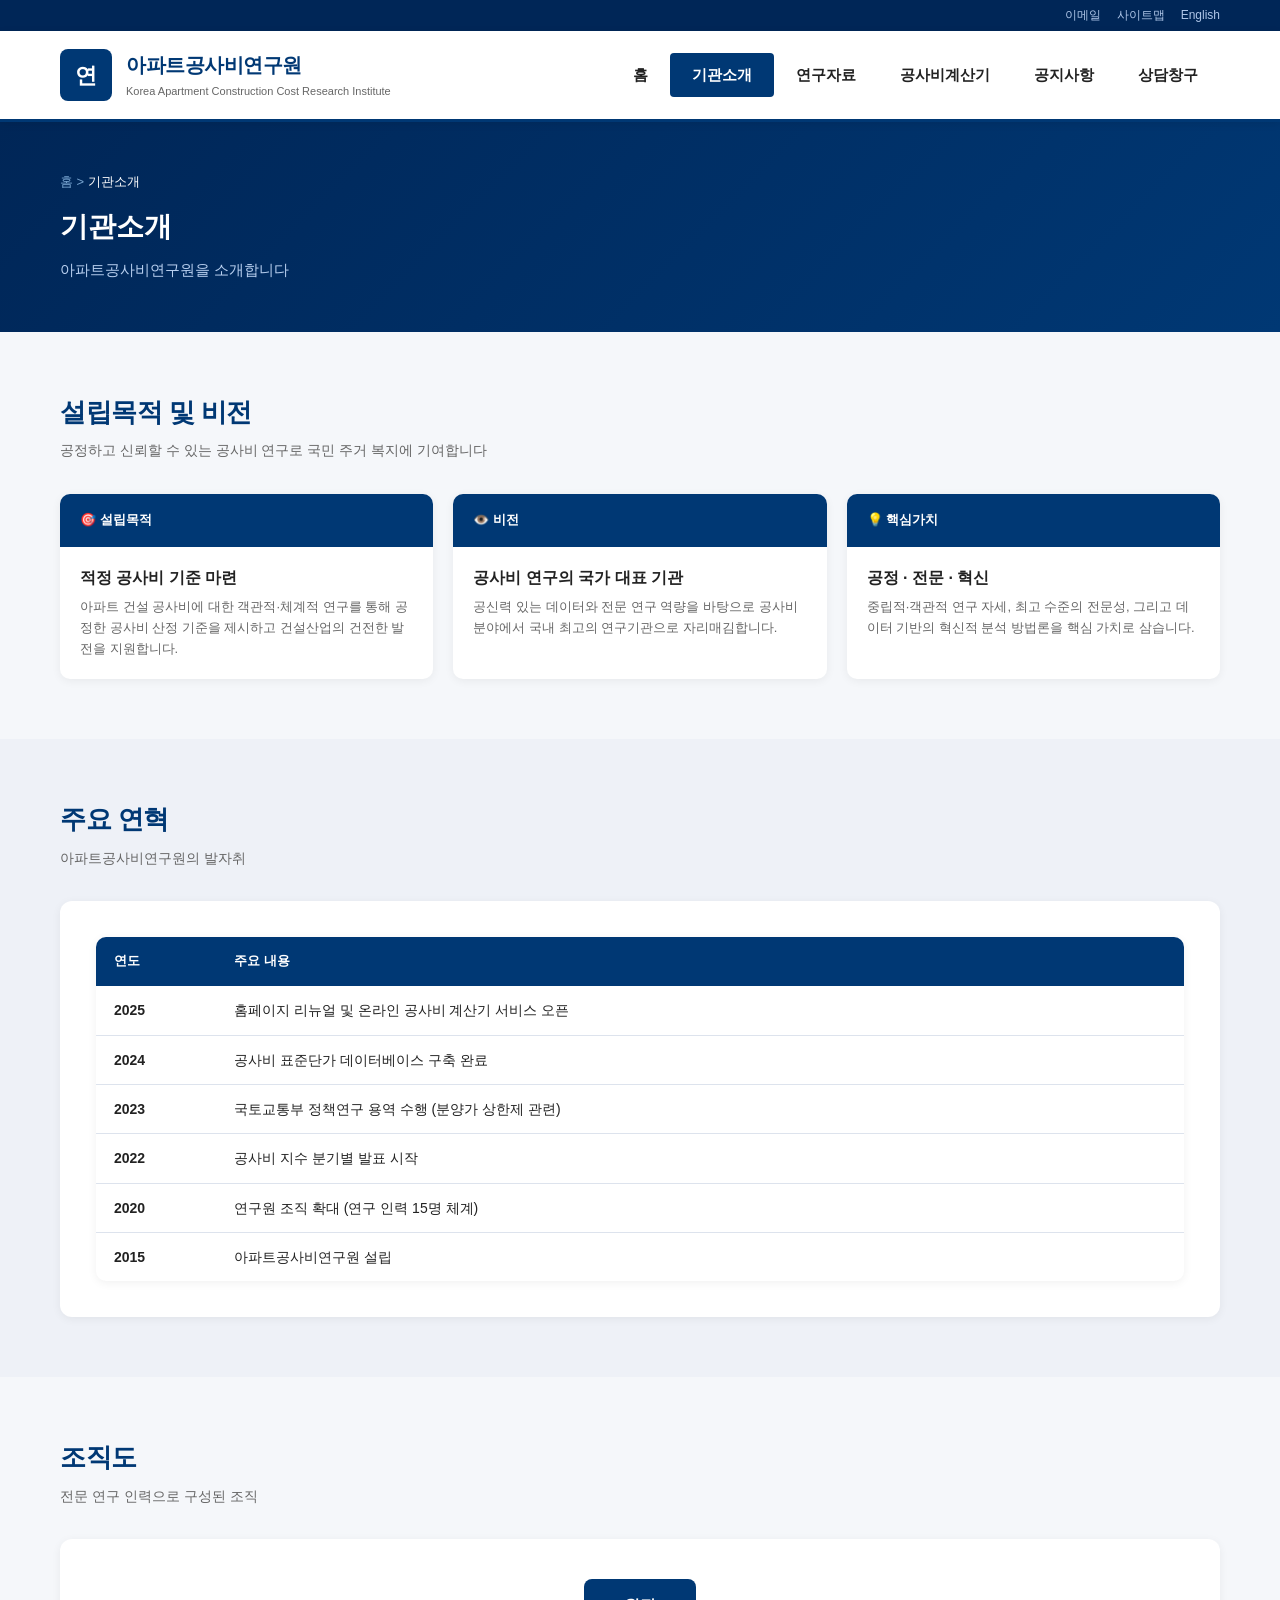
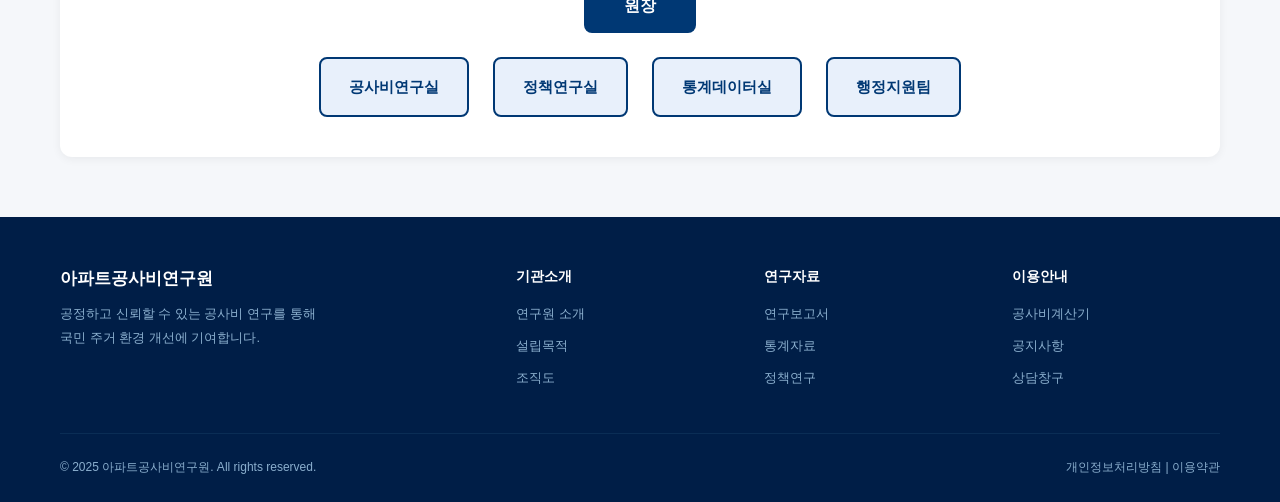
==== about.html @ 6e4dda20 "첫 번째 커밋: 아파트공사비연구원 홈페이지" ====
<!DOCTYPE html>
<html lang="ko">
<head>
  <meta charset="UTF-8">
  <meta name="viewport" content="width=device-width, initial-scale=1.0">
  <title>기관소개 - 아파트공사비연구원</title>
  <link rel="stylesheet" href="css/style.css">
</head>
<body>

<div class="top-bar">
  <div class="container">
    <a href="#">이메일</a>
    <a href="#">사이트맵</a>
    <a href="#">English</a>
  </div>
</div>

<header>
  <div class="container">
    <div class="header-inner">
      <a href="index.html" class="logo">
        <div class="logo-icon">연</div>
        <div class="logo-text">
          <h1>아파트공사비연구원</h1>
          <p>Korea Apartment Construction Cost Research Institute</p>
        </div>
      </a>
      <button class="menu-toggle">☰</button>
      <nav>
        <ul>
          <li><a href="index.html">홈</a></li>
          <li><a href="about.html" class="active">기관소개</a></li>
          <li><a href="research.html">연구자료</a></li>
          <li><a href="calculator.html">공사비계산기</a></li>
          <li><a href="news.html">공지사항</a></li>
          <li><a href="contact.html">상담창구</a></li>
        </ul>
      </nav>
    </div>
  </div>
</header>

<div class="page-hero">
  <div class="container">
    <div class="breadcrumb">홈 &gt; <span>기관소개</span></div>
    <h2>기관소개</h2>
    <p>아파트공사비연구원을 소개합니다</p>
  </div>
</div>

<!-- 설립목적 -->
<section class="section" id="mission">
  <div class="container">
    <div class="section-title">설립목적 및 비전</div>
    <div class="section-subtitle">공정하고 신뢰할 수 있는 공사비 연구로 국민 주거 복지에 기여합니다</div>
    <div class="card-grid">
      <div class="card">
        <div class="card-header">🎯 설립목적</div>
        <div class="card-body">
          <h3>적정 공사비 기준 마련</h3>
          <p>아파트 건설 공사비에 대한 객관적·체계적 연구를 통해 공정한 공사비 산정 기준을 제시하고 건설산업의 건전한 발전을 지원합니다.</p>
        </div>
      </div>
      <div class="card">
        <div class="card-header">👁️ 비전</div>
        <div class="card-body">
          <h3>공사비 연구의 국가 대표 기관</h3>
          <p>공신력 있는 데이터와 전문 연구 역량을 바탕으로 공사비 분야에서 국내 최고의 연구기관으로 자리매김합니다.</p>
        </div>
      </div>
      <div class="card">
        <div class="card-header">💡 핵심가치</div>
        <div class="card-body">
          <h3>공정 · 전문 · 혁신</h3>
          <p>중립적·객관적 연구 자세, 최고 수준의 전문성, 그리고 데이터 기반의 혁신적 분석 방법론을 핵심 가치로 삼습니다.</p>
        </div>
      </div>
    </div>
  </div>
</section>

<!-- 주요 연혁 -->
<section class="section section-gray">
  <div class="container">
    <div class="section-title">주요 연혁</div>
    <div class="section-subtitle">아파트공사비연구원의 발자취</div>
    <div style="background:white; border-radius:12px; padding:36px; box-shadow:0 2px 10px rgba(0,0,0,0.06);">
      <table class="data-table">
        <thead>
          <tr>
            <th style="width:120px">연도</th>
            <th>주요 내용</th>
          </tr>
        </thead>
        <tbody>
          <tr><td><strong>2025</strong></td><td>홈페이지 리뉴얼 및 온라인 공사비 계산기 서비스 오픈</td></tr>
          <tr><td><strong>2024</strong></td><td>공사비 표준단가 데이터베이스 구축 완료</td></tr>
          <tr><td><strong>2023</strong></td><td>국토교통부 정책연구 용역 수행 (분양가 상한제 관련)</td></tr>
          <tr><td><strong>2022</strong></td><td>공사비 지수 분기별 발표 시작</td></tr>
          <tr><td><strong>2020</strong></td><td>연구원 조직 확대 (연구 인력 15명 체계)</td></tr>
          <tr><td><strong>2015</strong></td><td>아파트공사비연구원 설립</td></tr>
        </tbody>
      </table>
    </div>
  </div>
</section>

<!-- 조직도 -->
<section class="section" id="org">
  <div class="container">
    <div class="section-title">조직도</div>
    <div class="section-subtitle">전문 연구 인력으로 구성된 조직</div>
    <div style="background:white; border-radius:12px; padding:40px; box-shadow:0 2px 10px rgba(0,0,0,0.06); text-align:center;">
      <div style="background:var(--primary); color:white; display:inline-block; padding:14px 40px; border-radius:8px; font-weight:800; font-size:16px; margin-bottom:24px;">원장</div>
      <div style="display:flex; justify-content:center; gap:24px; flex-wrap:wrap;">
        <div style="background:#e8f0fb; border:2px solid var(--primary); border-radius:8px; padding:16px 28px; font-weight:700; color:var(--primary);">공사비연구실</div>
        <div style="background:#e8f0fb; border:2px solid var(--primary); border-radius:8px; padding:16px 28px; font-weight:700; color:var(--primary);">정책연구실</div>
        <div style="background:#e8f0fb; border:2px solid var(--primary); border-radius:8px; padding:16px 28px; font-weight:700; color:var(--primary);">통계데이터실</div>
        <div style="background:#e8f0fb; border:2px solid var(--primary); border-radius:8px; padding:16px 28px; font-weight:700; color:var(--primary);">행정지원팀</div>
      </div>
    </div>
  </div>
</section>

<footer>
  <div class="container">
    <div class="footer-grid">
      <div class="footer-logo">
        <h3>아파트공사비연구원</h3>
        <p>공정하고 신뢰할 수 있는 공사비 연구를 통해<br>국민 주거 환경 개선에 기여합니다.</p>
      </div>
      <div class="footer-col"><h4>기관소개</h4><ul><li><a href="about.html">연구원 소개</a></li><li><a href="about.html#mission">설립목적</a></li><li><a href="about.html#org">조직도</a></li></ul></div>
      <div class="footer-col"><h4>연구자료</h4><ul><li><a href="research.html">연구보고서</a></li><li><a href="research.html">통계자료</a></li><li><a href="research.html">정책연구</a></li></ul></div>
      <div class="footer-col"><h4>이용안내</h4><ul><li><a href="calculator.html">공사비계산기</a></li><li><a href="news.html">공지사항</a></li><li><a href="contact.html">상담창구</a></li></ul></div>
    </div>
    <div class="footer-bottom">
      <span>© 2025 아파트공사비연구원. All rights reserved.</span>
      <span>개인정보처리방침 | 이용약관</span>
    </div>
  </div>
</footer>

<div class="modal-overlay" id="modal"><div class="modal"><h3 id="modal-title"></h3><p id="modal-msg"></p><button class="btn" onclick="closeModal()">확인</button></div></div>
<script src="js/main.js"></script>
</body>
</html>
---- css/style.css ----
/* 공통 스타일 */
* { margin: 0; padding: 0; box-sizing: border-box; }

:root {
  --primary: #003874;
  --primary-light: #0054a8;
  --accent: #e8820c;
  --bg: #f5f7fa;
  --text: #222;
  --text-muted: #666;
  --border: #dde3ed;
  --white: #fff;
}

body {
  font-family: 'Malgun Gothic', '맑은 고딕', sans-serif;
  color: var(--text);
  background: var(--bg);
  font-size: 15px;
  line-height: 1.6;
}

a { text-decoration: none; color: inherit; }
ul { list-style: none; }
img { max-width: 100%; }

/* 상단 유틸 바 */
.top-bar {
  background: #002657;
  color: #aec6e8;
  font-size: 12px;
  padding: 6px 0;
}
.top-bar .container {
  display: flex;
  justify-content: flex-end;
  gap: 16px;
}
.top-bar a { color: #aec6e8; }
.top-bar a:hover { color: #fff; }

/* 헤더 */
header {
  background: var(--white);
  border-bottom: 3px solid var(--primary);
  position: sticky;
  top: 0;
  z-index: 100;
  box-shadow: 0 2px 8px rgba(0,0,0,0.08);
}
.header-inner {
  display: flex;
  align-items: center;
  justify-content: space-between;
  padding: 18px 0;
}
.logo {
  display: flex;
  align-items: center;
  gap: 14px;
}
.logo-icon {
  width: 52px;
  height: 52px;
  background: var(--primary);
  border-radius: 8px;
  display: flex;
  align-items: center;
  justify-content: center;
  color: white;
  font-size: 22px;
  font-weight: bold;
}
.logo-text h1 {
  font-size: 20px;
  font-weight: 800;
  color: var(--primary);
  letter-spacing: -0.5px;
}
.logo-text p {
  font-size: 11px;
  color: var(--text-muted);
  margin-top: 2px;
}

/* 네비게이션 */
nav ul {
  display: flex;
  gap: 0;
}
nav ul li a {
  display: block;
  padding: 10px 22px;
  font-size: 15px;
  font-weight: 600;
  color: var(--text);
  border-radius: 4px;
  transition: background 0.15s, color 0.15s;
}
nav ul li a:hover,
nav ul li a.active {
  background: var(--primary);
  color: var(--white);
}

/* 모바일 메뉴 버튼 */
.menu-toggle {
  display: none;
  background: none;
  border: none;
  font-size: 24px;
  cursor: pointer;
  color: var(--primary);
}

/* 컨테이너 */
.container {
  max-width: 1200px;
  margin: 0 auto;
  padding: 0 20px;
}

/* 히어로 배너 */
.hero {
  background: linear-gradient(135deg, #002657 0%, #0054a8 60%, #003874 100%);
  color: white;
  padding: 80px 0 70px;
  position: relative;
  overflow: hidden;
}
.hero::before {
  content: '';
  position: absolute;
  right: -100px;
  top: -100px;
  width: 500px;
  height: 500px;
  background: rgba(255,255,255,0.04);
  border-radius: 50%;
}
.hero::after {
  content: '';
  position: absolute;
  right: 100px;
  bottom: -150px;
  width: 350px;
  height: 350px;
  background: rgba(255,255,255,0.03);
  border-radius: 50%;
}
.hero-content { position: relative; z-index: 1; }
.hero-badge {
  display: inline-block;
  background: var(--accent);
  color: white;
  font-size: 12px;
  font-weight: 700;
  padding: 4px 12px;
  border-radius: 20px;
  margin-bottom: 16px;
  letter-spacing: 1px;
}
.hero h2 {
  font-size: 38px;
  font-weight: 800;
  line-height: 1.3;
  margin-bottom: 16px;
  letter-spacing: -1px;
}
.hero p {
  font-size: 17px;
  color: #b8d0f0;
  margin-bottom: 32px;
  max-width: 560px;
}
.hero-btns {
  display: flex;
  gap: 12px;
  flex-wrap: wrap;
}
.btn {
  display: inline-block;
  padding: 13px 28px;
  border-radius: 6px;
  font-size: 15px;
  font-weight: 700;
  cursor: pointer;
  border: none;
  transition: all 0.2s;
}
.btn-primary {
  background: var(--accent);
  color: white;
}
.btn-primary:hover { background: #c96c08; transform: translateY(-1px); }
.btn-outline {
  background: transparent;
  color: white;
  border: 2px solid rgba(255,255,255,0.6);
}
.btn-outline:hover { background: rgba(255,255,255,0.1); transform: translateY(-1px); }

/* 빠른 메뉴 */
.quick-menu {
  background: var(--white);
  box-shadow: 0 4px 16px rgba(0,0,0,0.08);
}
.quick-menu-grid {
  display: grid;
  grid-template-columns: repeat(5, 1fr);
}
.quick-item {
  display: flex;
  flex-direction: column;
  align-items: center;
  gap: 8px;
  padding: 24px 10px;
  color: var(--text);
  border-right: 1px solid var(--border);
  transition: background 0.15s;
}
.quick-item:last-child { border-right: none; }
.quick-item:hover { background: #f0f4fb; color: var(--primary); }
.quick-item .icon {
  font-size: 28px;
}
.quick-item span {
  font-size: 13px;
  font-weight: 600;
}

/* 섹션 공통 */
.section { padding: 60px 0; }
.section-gray { background: #eef1f7; }
.section-title {
  font-size: 26px;
  font-weight: 800;
  color: var(--primary);
  margin-bottom: 6px;
  letter-spacing: -0.5px;
}
.section-subtitle {
  font-size: 14px;
  color: var(--text-muted);
  margin-bottom: 32px;
}
.section-header {
  display: flex;
  justify-content: space-between;
  align-items: flex-end;
  margin-bottom: 24px;
}
.more-link {
  font-size: 13px;
  color: var(--primary-light);
  font-weight: 600;
}
.more-link:hover { text-decoration: underline; }

/* 카드 그리드 */
.card-grid {
  display: grid;
  grid-template-columns: repeat(3, 1fr);
  gap: 20px;
}
.card {
  background: var(--white);
  border-radius: 10px;
  overflow: hidden;
  box-shadow: 0 2px 10px rgba(0,0,0,0.06);
  transition: transform 0.2s, box-shadow 0.2s;
}
.card:hover {
  transform: translateY(-4px);
  box-shadow: 0 8px 24px rgba(0,0,0,0.12);
}
.card-header {
  background: var(--primary);
  color: white;
  padding: 16px 20px;
  font-size: 13px;
  font-weight: 700;
  display: flex;
  align-items: center;
  gap: 8px;
}
.card-body { padding: 20px; }
.card-body h3 {
  font-size: 16px;
  font-weight: 700;
  margin-bottom: 8px;
  line-height: 1.4;
}
.card-body p {
  font-size: 13px;
  color: var(--text-muted);
  line-height: 1.6;
}
.card-footer {
  padding: 12px 20px;
  border-top: 1px solid var(--border);
  display: flex;
  justify-content: space-between;
  align-items: center;
  font-size: 12px;
  color: var(--text-muted);
}
.tag {
  display: inline-block;
  background: #e8f0fb;
  color: var(--primary);
  font-size: 11px;
  font-weight: 700;
  padding: 3px 9px;
  border-radius: 20px;
}

/* 공지사항 리스트 */
.notice-list { background: white; border-radius: 10px; overflow: hidden; box-shadow: 0 2px 10px rgba(0,0,0,0.06); }
.notice-item {
  display: flex;
  align-items: center;
  padding: 16px 24px;
  border-bottom: 1px solid var(--border);
  gap: 16px;
  transition: background 0.15s;
}
.notice-item:last-child { border-bottom: none; }
.notice-item:hover { background: #f8faff; }
.notice-badge {
  background: var(--primary);
  color: white;
  font-size: 11px;
  font-weight: 700;
  padding: 3px 8px;
  border-radius: 4px;
  white-space: nowrap;
}
.notice-badge.new { background: var(--accent); }
.notice-title {
  flex: 1;
  font-size: 14px;
  font-weight: 500;
}
.notice-date {
  font-size: 12px;
  color: var(--text-muted);
  white-space: nowrap;
}

/* 통계 */
.stats-bar {
  background: var(--primary);
  color: white;
  padding: 40px 0;
}
.stats-grid {
  display: grid;
  grid-template-columns: repeat(4, 1fr);
  text-align: center;
  gap: 20px;
}
.stat-item { border-right: 1px solid rgba(255,255,255,0.2); }
.stat-item:last-child { border-right: none; }
.stat-num {
  font-size: 36px;
  font-weight: 800;
  color: #7ec8f5;
  line-height: 1;
  margin-bottom: 8px;
}
.stat-label { font-size: 14px; color: #aec6e8; }

/* 계산기 */
.calc-section {
  background: white;
  border-radius: 12px;
  padding: 36px;
  box-shadow: 0 2px 16px rgba(0,0,0,0.08);
}
.calc-grid {
  display: grid;
  grid-template-columns: 1fr 1fr;
  gap: 40px;
  align-items: start;
}
.form-group { margin-bottom: 20px; }
.form-group label {
  display: block;
  font-size: 13px;
  font-weight: 700;
  color: var(--primary);
  margin-bottom: 6px;
}
.form-group input,
.form-group select,
.form-group textarea {
  width: 100%;
  padding: 11px 14px;
  border: 1.5px solid var(--border);
  border-radius: 6px;
  font-size: 14px;
  font-family: inherit;
  transition: border-color 0.2s;
  background: white;
}
.form-group input:focus,
.form-group select:focus,
.form-group textarea:focus {
  outline: none;
  border-color: var(--primary-light);
}
.form-group textarea { height: 100px; resize: vertical; }
.calc-result {
  background: #f0f5ff;
  border: 2px solid var(--primary);
  border-radius: 10px;
  padding: 28px;
}
.calc-result h3 {
  font-size: 16px;
  color: var(--primary);
  margin-bottom: 20px;
  font-weight: 700;
}
.result-row {
  display: flex;
  justify-content: space-between;
  align-items: center;
  padding: 10px 0;
  border-bottom: 1px solid #d0dcf0;
  font-size: 14px;
}
.result-row:last-child { border-bottom: none; }
.result-row.total {
  font-weight: 800;
  font-size: 16px;
  color: var(--primary);
  padding-top: 16px;
  margin-top: 4px;
}
.result-val { font-weight: 700; color: var(--primary-light); }
.result-row.total .result-val { color: var(--accent); font-size: 20px; }

/* 상담창구 */
.contact-grid {
  display: grid;
  grid-template-columns: 1fr 1fr;
  gap: 40px;
}
.contact-info { padding: 36px; background: var(--primary); color: white; border-radius: 12px; }
.contact-info h3 { font-size: 20px; margin-bottom: 24px; }
.contact-detail {
  display: flex;
  align-items: flex-start;
  gap: 14px;
  margin-bottom: 20px;
}
.contact-detail .icon { font-size: 20px; margin-top: 2px; }
.contact-detail h4 { font-size: 13px; color: #aec6e8; margin-bottom: 4px; }
.contact-detail p { font-size: 15px; font-weight: 600; }
.contact-form { background: white; border-radius: 12px; padding: 36px; box-shadow: 0 2px 16px rgba(0,0,0,0.08); }
.contact-form h3 { font-size: 20px; color: var(--primary); margin-bottom: 24px; font-weight: 700; }
.btn-submit {
  width: 100%;
  padding: 14px;
  background: var(--primary);
  color: white;
  border: none;
  border-radius: 6px;
  font-size: 15px;
  font-weight: 700;
  cursor: pointer;
  transition: background 0.2s;
  font-family: inherit;
}
.btn-submit:hover { background: var(--primary-light); }

/* 페이지 히어로 */
.page-hero {
  background: linear-gradient(135deg, #002657, #003874);
  color: white;
  padding: 50px 0;
}
.page-hero h2 { font-size: 28px; font-weight: 800; margin-bottom: 8px; }
.page-hero p { color: #b8d0f0; font-size: 15px; }
.breadcrumb {
  font-size: 13px;
  color: #7aa8d4;
  margin-bottom: 12px;
}
.breadcrumb span { color: white; }

/* 테이블 */
.data-table { width: 100%; border-collapse: collapse; background: white; border-radius: 10px; overflow: hidden; box-shadow: 0 2px 10px rgba(0,0,0,0.06); }
.data-table th {
  background: var(--primary);
  color: white;
  padding: 14px 18px;
  font-size: 13px;
  font-weight: 700;
  text-align: left;
}
.data-table td {
  padding: 13px 18px;
  border-bottom: 1px solid var(--border);
  font-size: 14px;
}
.data-table tr:last-child td { border-bottom: none; }
.data-table tr:hover td { background: #f8faff; }
.download-btn {
  display: inline-block;
  background: var(--primary);
  color: white;
  padding: 5px 12px;
  border-radius: 4px;
  font-size: 12px;
  font-weight: 700;
}
.download-btn:hover { background: var(--primary-light); }

/* 푸터 */
footer {
  background: #001e47;
  color: #8aafce;
  padding: 48px 0 24px;
}
.footer-grid {
  display: grid;
  grid-template-columns: 2fr 1fr 1fr 1fr;
  gap: 40px;
  padding-bottom: 36px;
  border-bottom: 1px solid #0a2d55;
}
.footer-logo h3 { color: white; font-size: 17px; margin-bottom: 10px; }
.footer-logo p { font-size: 13px; line-height: 1.8; }
.footer-col h4 { color: white; font-size: 14px; font-weight: 700; margin-bottom: 14px; }
.footer-col ul li { margin-bottom: 8px; }
.footer-col ul li a { font-size: 13px; color: #8aafce; }
.footer-col ul li a:hover { color: white; }
.footer-bottom {
  display: flex;
  justify-content: space-between;
  align-items: center;
  padding-top: 24px;
  font-size: 12px;
}

/* 알림 모달 */
.modal-overlay {
  display: none;
  position: fixed;
  inset: 0;
  background: rgba(0,0,0,0.5);
  z-index: 999;
  align-items: center;
  justify-content: center;
}
.modal-overlay.show { display: flex; }
.modal {
  background: white;
  border-radius: 12px;
  padding: 40px;
  max-width: 400px;
  width: 90%;
  text-align: center;
}
.modal h3 { font-size: 20px; color: var(--primary); margin-bottom: 12px; }
.modal p { color: var(--text-muted); margin-bottom: 24px; }
.modal .btn { background: var(--primary); color: white; }

/* 반응형 */
@media (max-width: 900px) {
  .card-grid { grid-template-columns: repeat(2, 1fr); }
  .quick-menu-grid { grid-template-columns: repeat(3, 1fr); }
  .quick-item:nth-child(3) { border-right: none; }
  .stats-grid { grid-template-columns: repeat(2, 1fr); }
  .stat-item:nth-child(2) { border-right: none; }
  .calc-grid, .contact-grid { grid-template-columns: 1fr; }
  .footer-grid { grid-template-columns: 1fr 1fr; }
  nav ul { display: none; }
  nav ul.open { display: flex; flex-direction: column; position: absolute; top: 100%; left: 0; right: 0; background: white; box-shadow: 0 4px 16px rgba(0,0,0,0.12); padding: 8px; }
  .menu-toggle { display: block; }
  header { position: relative; }
  .header-inner { flex-wrap: wrap; }
}
@media (max-width: 600px) {
  .hero h2 { font-size: 26px; }
  .card-grid { grid-template-columns: 1fr; }
  .quick-menu-grid { grid-template-columns: repeat(2, 1fr); }
  .quick-item:nth-child(2) { border-right: none; }
  .footer-grid { grid-template-columns: 1fr; }
  .stats-grid { grid-template-columns: 1fr 1fr; }
}
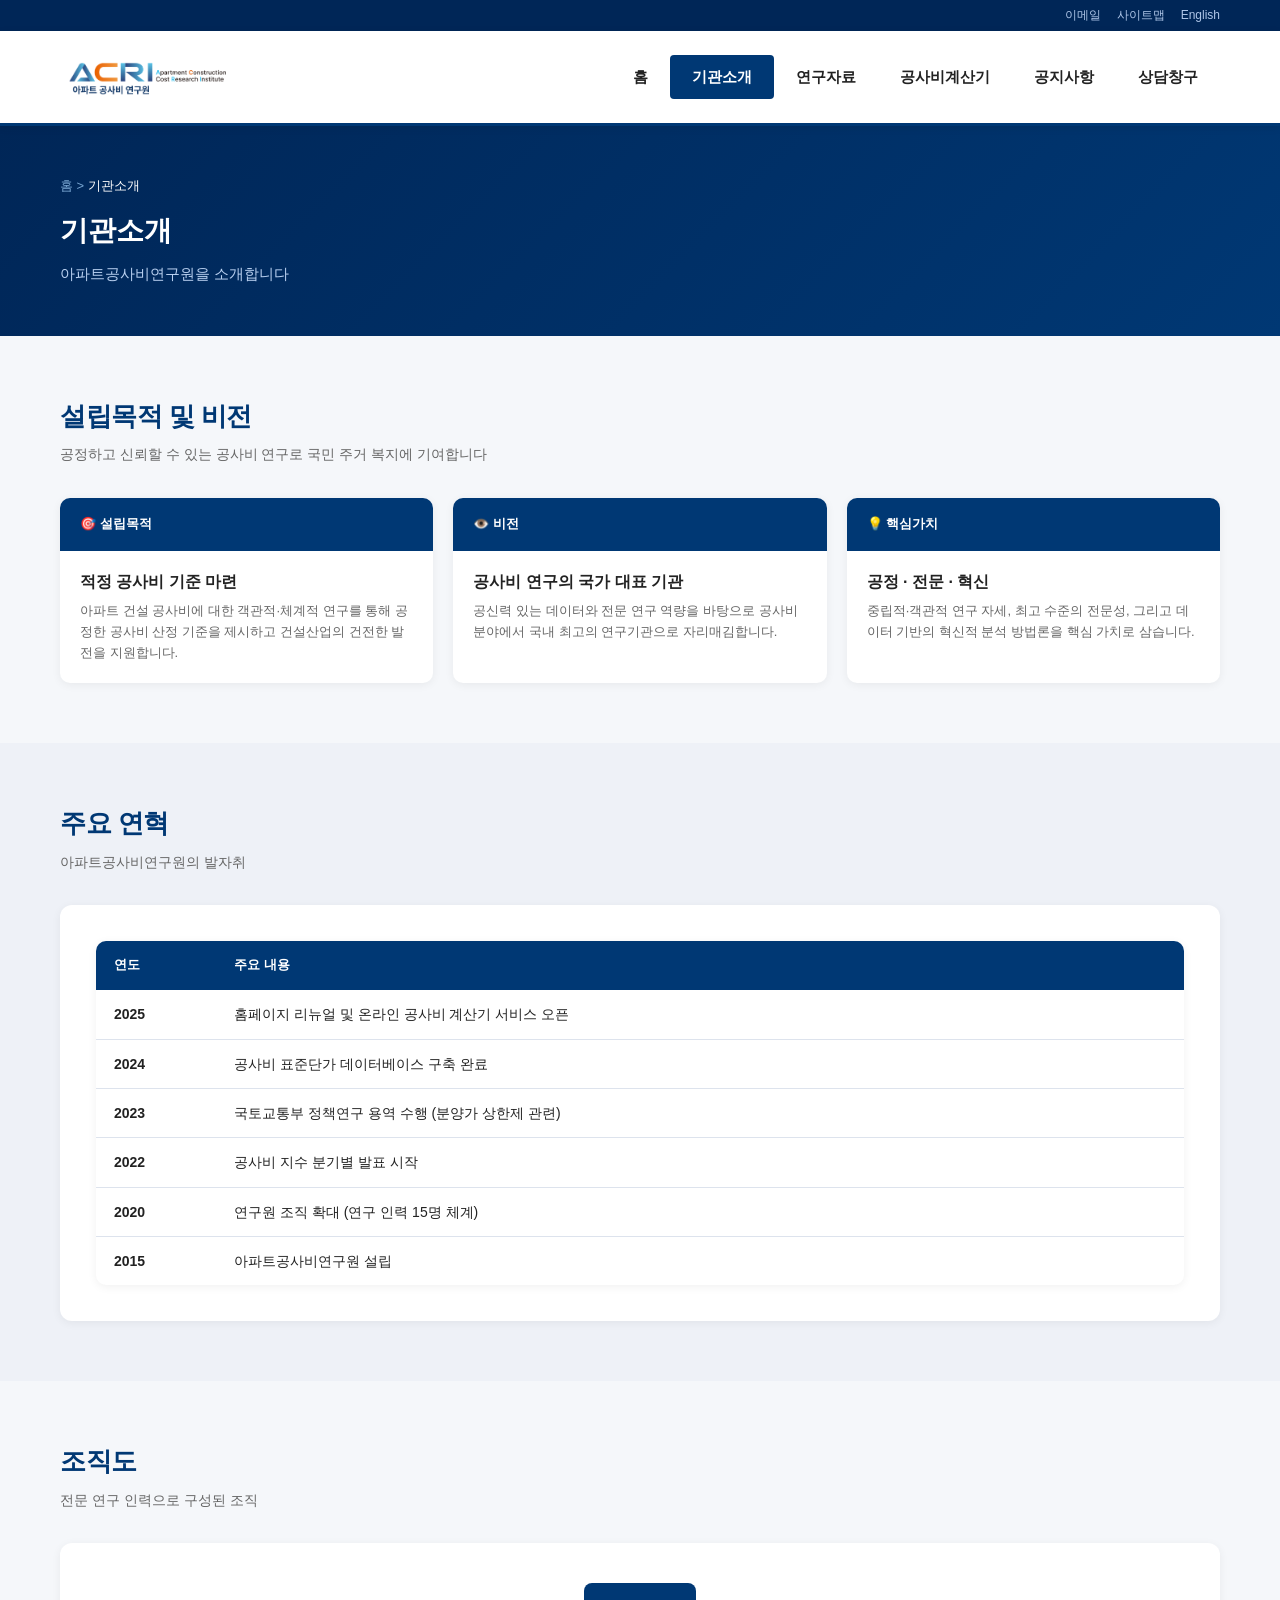
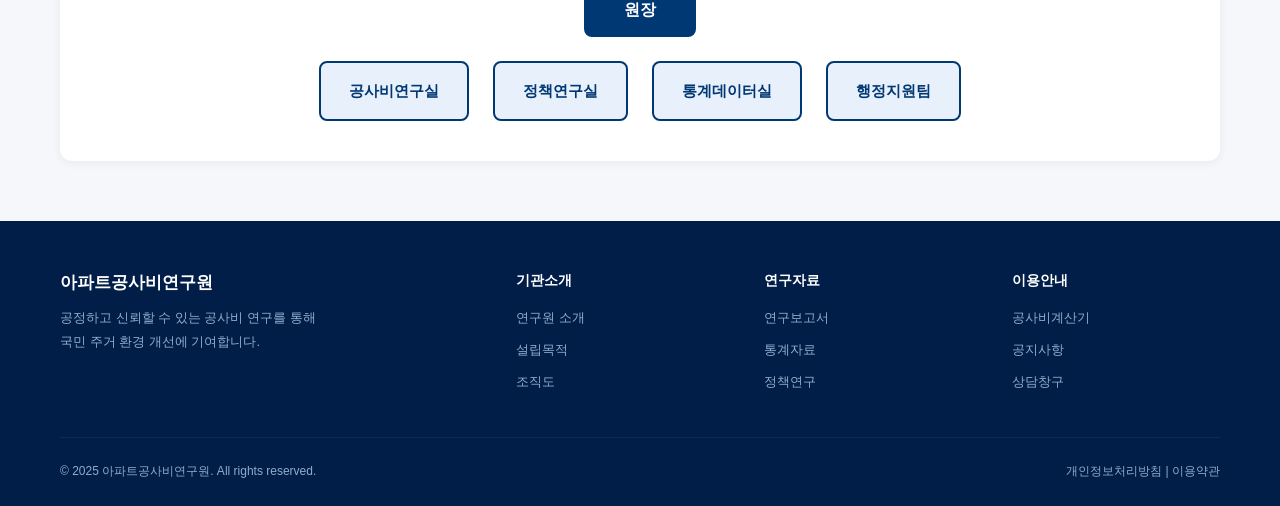
==== commit 9035da25: "로고 교체: ACRI 실제 로고 이미지 적용 (전체 페이지) Co-Authored-By: Claude Sonnet 4.6 <noreply@anthropic.com>" ====
--- a/about.html
+++ b/about.html
@@ -20,11 +20,7 @@
   <div class="container">
     <div class="header-inner">
       <a href="index.html" class="logo">
-        <div class="logo-icon">연</div>
-        <div class="logo-text">
-          <h1>아파트공사비연구원</h1>
-          <p>Korea Apartment Construction Cost Research Institute</p>
-        </div>
+        <img src="images/logo.png" alt="아파트 공사비 연구원">
       </a>
       <button class="menu-toggle">☰</button>
       <nav>
--- a/css/style.css
+++ b/css/style.css
@@ -57,30 +57,11 @@
 .logo {
   display: flex;
   align-items: center;
-  gap: 14px;
-}
-.logo-icon {
-  width: 52px;
-  height: 52px;
-  background: var(--primary);
-  border-radius: 8px;
-  display: flex;
-  align-items: center;
-  justify-content: center;
-  color: white;
-  font-size: 22px;
-  font-weight: bold;
-}
-.logo-text h1 {
-  font-size: 20px;
-  font-weight: 800;
-  color: var(--primary);
-  letter-spacing: -0.5px;
-}
-.logo-text p {
-  font-size: 11px;
-  color: var(--text-muted);
-  margin-top: 2px;
+}
+.logo img {
+  height: 56px;
+  width: auto;
+  display: block;
 }
 
 /* 네비게이션 */
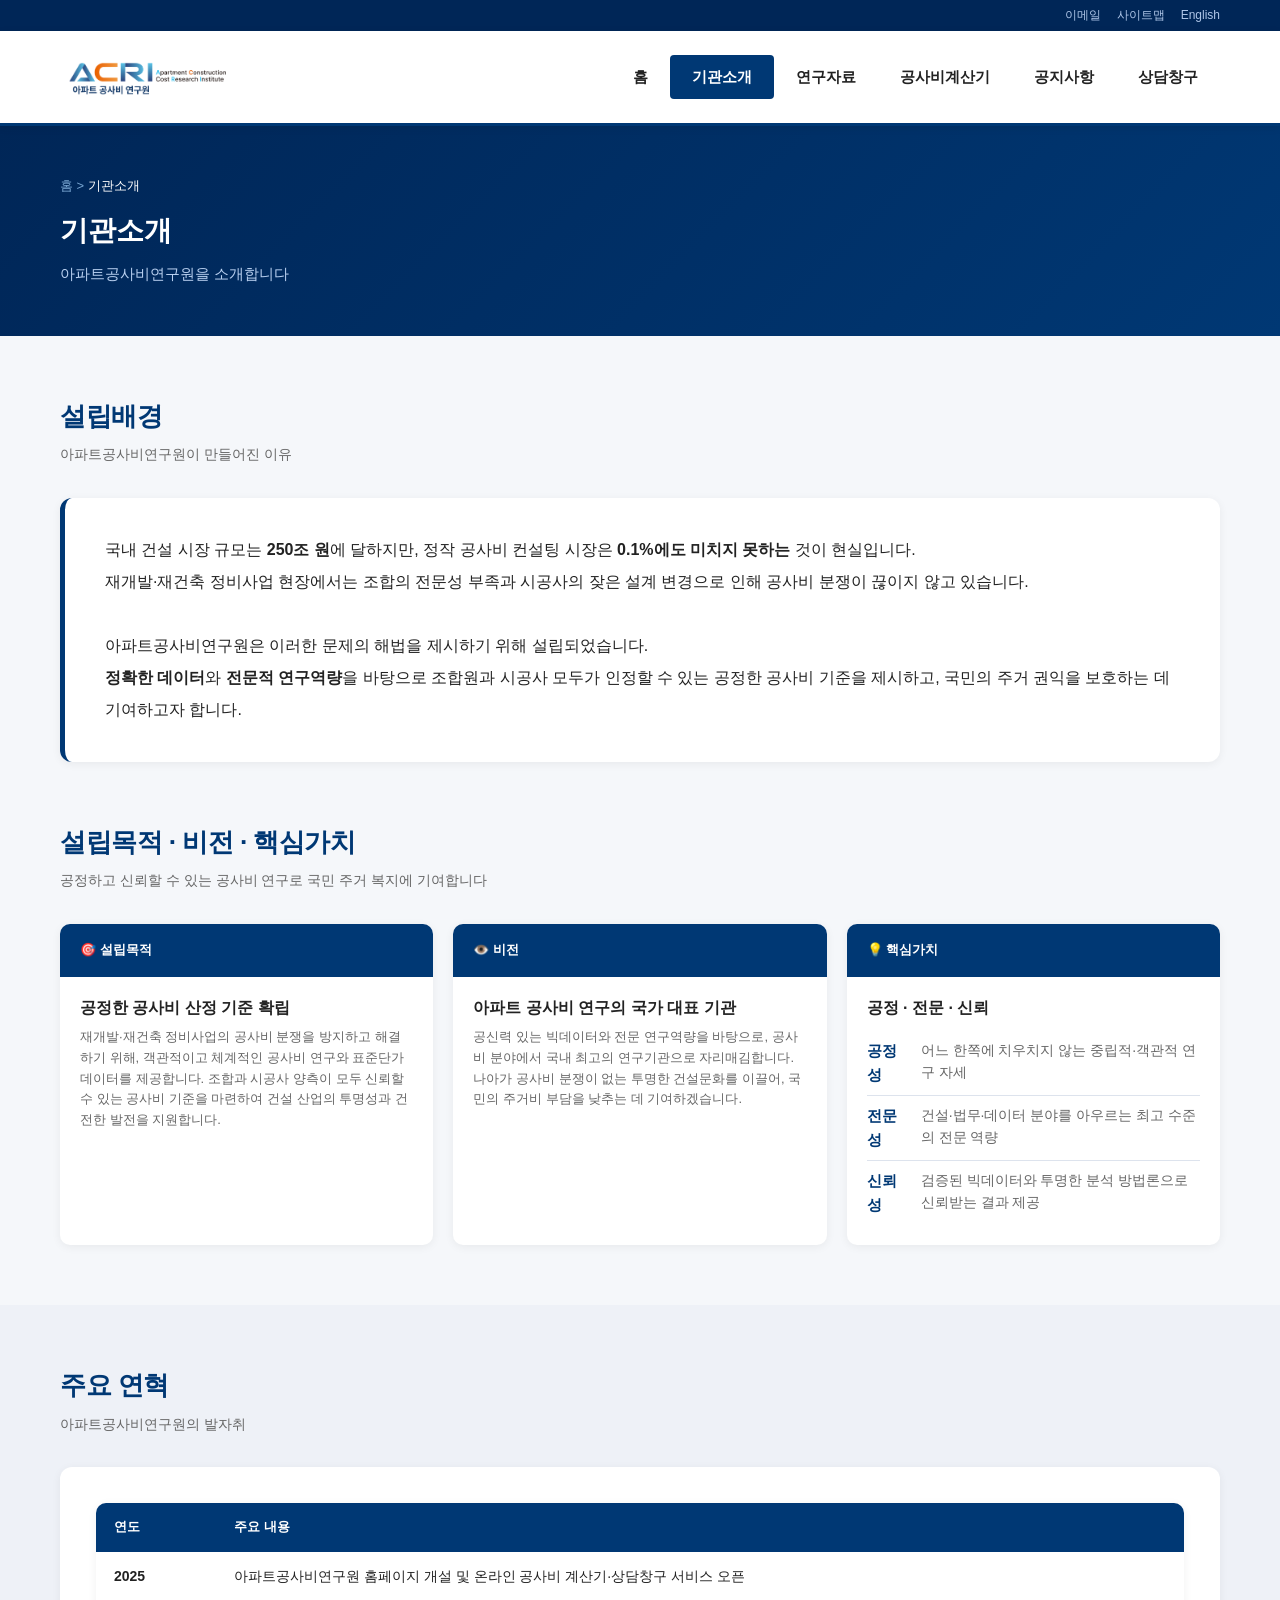
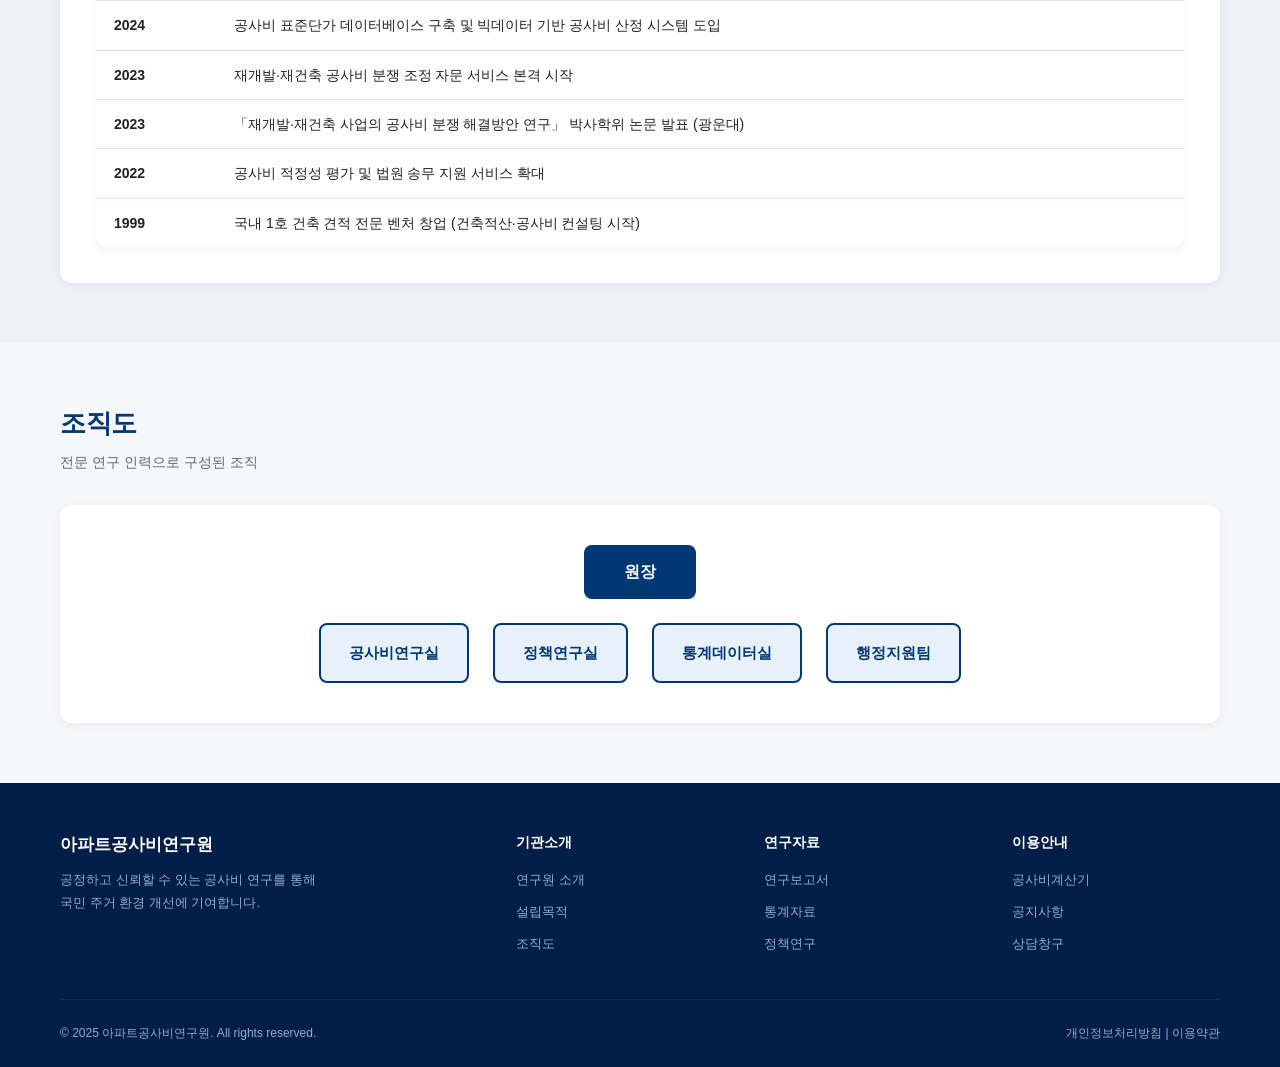
==== commit fc9d2180: "기관소개 페이지 업데이트: 설립배경·목적·비전·핵심가치·연혁 실제 내용 반영 Co-Authored-By: Claude Sonnet 4.6 <noreply@anthropic.com>" ====
--- a/about.html
+++ b/about.html
@@ -48,28 +48,56 @@
 <!-- 설립목적 -->
 <section class="section" id="mission">
   <div class="container">
-    <div class="section-title">설립목적 및 비전</div>
+
+    <!-- 설립배경 -->
+    <div class="section-title">설립배경</div>
+    <div class="section-subtitle">아파트공사비연구원이 만들어진 이유</div>
+    <div style="background:white; border-radius:12px; padding:36px 40px; box-shadow:0 2px 10px rgba(0,0,0,0.06); margin-bottom:60px; border-left:5px solid var(--primary);">
+      <p style="font-size:16px; line-height:2; color:var(--text);">
+        국내 건설 시장 규모는 <strong>250조 원</strong>에 달하지만, 정작 공사비 컨설팅 시장은 <strong>0.1%에도 미치지 못하는</strong> 것이 현실입니다.<br>
+        재개발·재건축 정비사업 현장에서는 조합의 전문성 부족과 시공사의 잦은 설계 변경으로 인해 공사비 분쟁이 끊이지 않고 있습니다.<br><br>
+        아파트공사비연구원은 이러한 문제의 해법을 제시하기 위해 설립되었습니다.<br>
+        <strong>정확한 데이터</strong>와 <strong>전문적 연구역량</strong>을 바탕으로 조합원과 시공사 모두가 인정할 수 있는 공정한 공사비 기준을 제시하고,
+        국민의 주거 권익을 보호하는 데 기여하고자 합니다.
+      </p>
+    </div>
+
+    <!-- 설립목적 / 비전 / 핵심가치 카드 -->
+    <div class="section-title">설립목적 · 비전 · 핵심가치</div>
     <div class="section-subtitle">공정하고 신뢰할 수 있는 공사비 연구로 국민 주거 복지에 기여합니다</div>
     <div class="card-grid">
       <div class="card">
         <div class="card-header">🎯 설립목적</div>
         <div class="card-body">
-          <h3>적정 공사비 기준 마련</h3>
-          <p>아파트 건설 공사비에 대한 객관적·체계적 연구를 통해 공정한 공사비 산정 기준을 제시하고 건설산업의 건전한 발전을 지원합니다.</p>
+          <h3>공정한 공사비 산정 기준 확립</h3>
+          <p>재개발·재건축 정비사업의 공사비 분쟁을 방지하고 해결하기 위해, 객관적이고 체계적인 공사비 연구와 표준단가 데이터를 제공합니다. 조합과 시공사 양측이 모두 신뢰할 수 있는 공사비 기준을 마련하여 건설 산업의 투명성과 건전한 발전을 지원합니다.</p>
         </div>
       </div>
       <div class="card">
         <div class="card-header">👁️ 비전</div>
         <div class="card-body">
-          <h3>공사비 연구의 국가 대표 기관</h3>
-          <p>공신력 있는 데이터와 전문 연구 역량을 바탕으로 공사비 분야에서 국내 최고의 연구기관으로 자리매김합니다.</p>
+          <h3>아파트 공사비 연구의 국가 대표 기관</h3>
+          <p>공신력 있는 빅데이터와 전문 연구역량을 바탕으로, 공사비 분야에서 국내 최고의 연구기관으로 자리매김합니다. 나아가 공사비 분쟁이 없는 투명한 건설문화를 이끌어, 국민의 주거비 부담을 낮추는 데 기여하겠습니다.</p>
         </div>
       </div>
       <div class="card">
         <div class="card-header">💡 핵심가치</div>
         <div class="card-body">
-          <h3>공정 · 전문 · 혁신</h3>
-          <p>중립적·객관적 연구 자세, 최고 수준의 전문성, 그리고 데이터 기반의 혁신적 분석 방법론을 핵심 가치로 삼습니다.</p>
+          <h3>공정 · 전문 · 신뢰</h3>
+          <ul style="list-style:none; padding:0; margin-top:12px;">
+            <li style="padding:8px 0; border-bottom:1px solid var(--border); display:flex; gap:10px; align-items:flex-start;">
+              <span style="color:var(--primary); font-weight:800; min-width:44px;">공정성</span>
+              <span style="color:var(--text-muted); font-size:14px;">어느 한쪽에 치우치지 않는 중립적·객관적 연구 자세</span>
+            </li>
+            <li style="padding:8px 0; border-bottom:1px solid var(--border); display:flex; gap:10px; align-items:flex-start;">
+              <span style="color:var(--primary); font-weight:800; min-width:44px;">전문성</span>
+              <span style="color:var(--text-muted); font-size:14px;">건설·법무·데이터 분야를 아우르는 최고 수준의 전문 역량</span>
+            </li>
+            <li style="padding:8px 0; display:flex; gap:10px; align-items:flex-start;">
+              <span style="color:var(--primary); font-weight:800; min-width:44px;">신뢰성</span>
+              <span style="color:var(--text-muted); font-size:14px;">검증된 빅데이터와 투명한 분석 방법론으로 신뢰받는 결과 제공</span>
+            </li>
+          </ul>
         </div>
       </div>
     </div>
@@ -90,12 +118,12 @@
           </tr>
         </thead>
         <tbody>
-          <tr><td><strong>2025</strong></td><td>홈페이지 리뉴얼 및 온라인 공사비 계산기 서비스 오픈</td></tr>
-          <tr><td><strong>2024</strong></td><td>공사비 표준단가 데이터베이스 구축 완료</td></tr>
-          <tr><td><strong>2023</strong></td><td>국토교통부 정책연구 용역 수행 (분양가 상한제 관련)</td></tr>
-          <tr><td><strong>2022</strong></td><td>공사비 지수 분기별 발표 시작</td></tr>
-          <tr><td><strong>2020</strong></td><td>연구원 조직 확대 (연구 인력 15명 체계)</td></tr>
-          <tr><td><strong>2015</strong></td><td>아파트공사비연구원 설립</td></tr>
+          <tr><td><strong>2025</strong></td><td>아파트공사비연구원 홈페이지 개설 및 온라인 공사비 계산기·상담창구 서비스 오픈</td></tr>
+          <tr><td><strong>2024</strong></td><td>공사비 표준단가 데이터베이스 구축 및 빅데이터 기반 공사비 산정 시스템 도입</td></tr>
+          <tr><td><strong>2023</strong></td><td>재개발·재건축 공사비 분쟁 조정 자문 서비스 본격 시작</td></tr>
+          <tr><td><strong>2023</strong></td><td>「재개발·재건축 사업의 공사비 분쟁 해결방안 연구」 박사학위 논문 발표 (광운대)</td></tr>
+          <tr><td><strong>2022</strong></td><td>공사비 적정성 평가 및 법원 송무 지원 서비스 확대</td></tr>
+          <tr><td><strong>1999</strong></td><td>국내 1호 건축 견적 전문 벤처 창업 (건축적산·공사비 컨설팅 시작)</td></tr>
         </tbody>
       </table>
     </div>
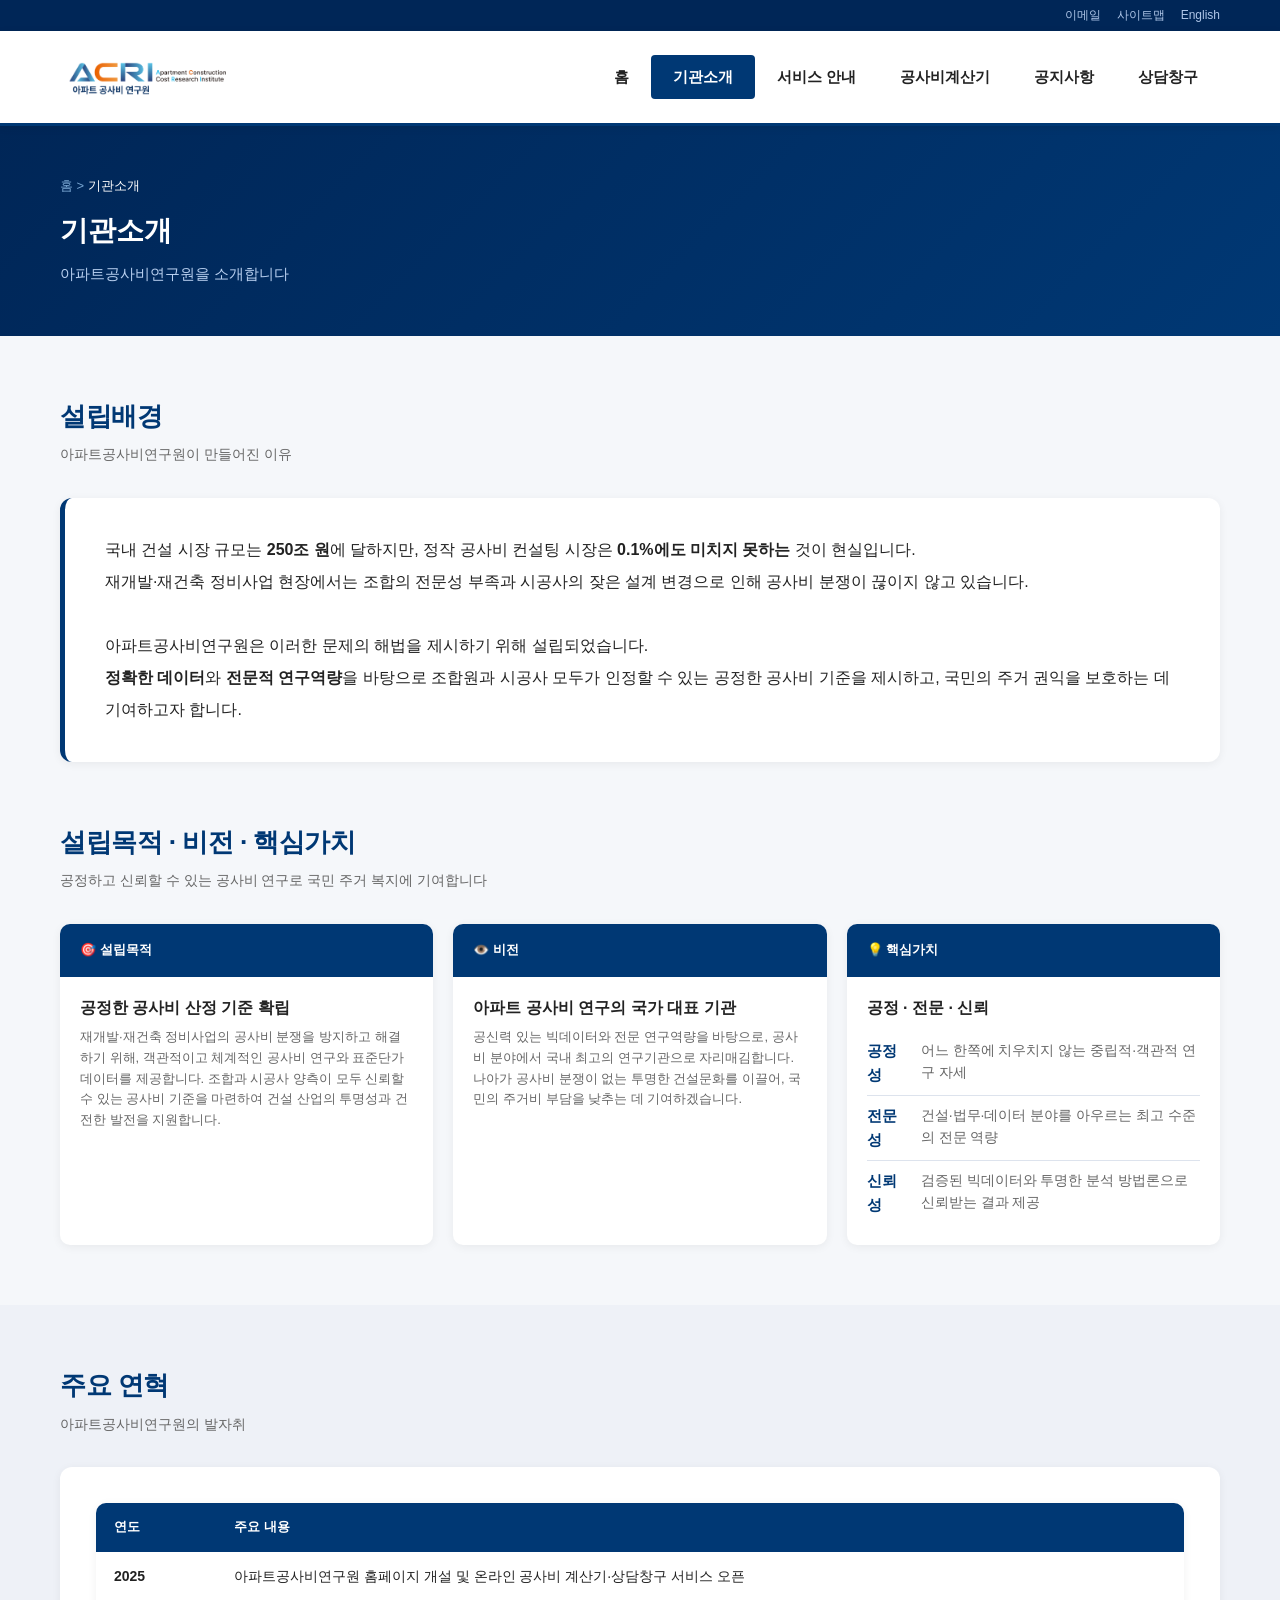
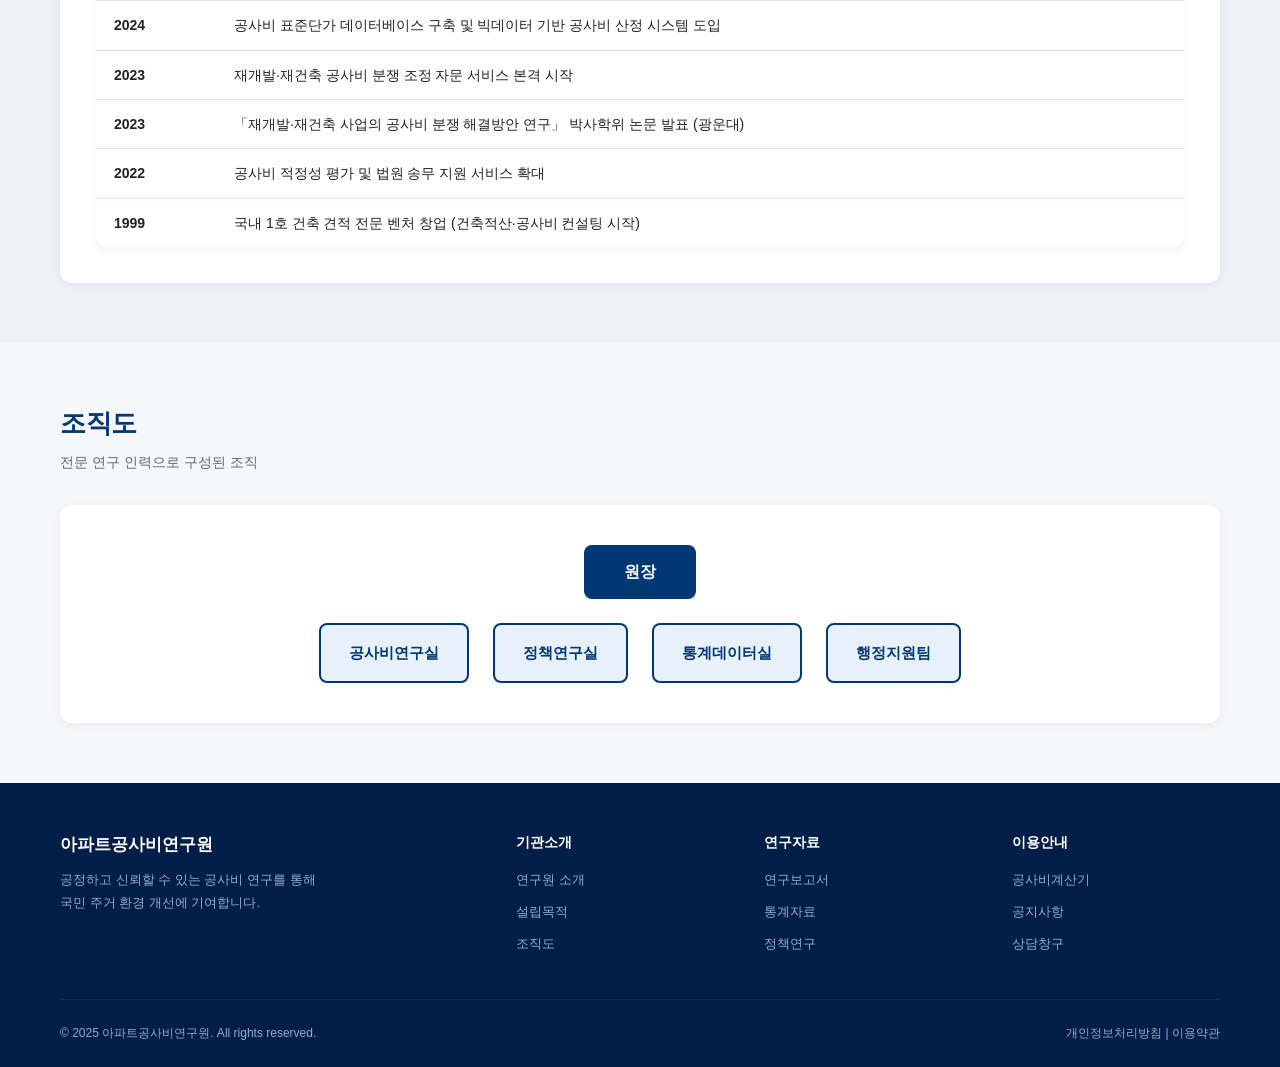
==== commit 1aa256e7: "서비스 안내 페이지 전면 개편: 6대 핵심 서비스 카드 레이아웃 적용 Co-Authored-By: Claude Sonnet 4.6 <noreply@anthropic.com>" ====
--- a/about.html
+++ b/about.html
@@ -27,7 +27,7 @@
         <ul>
           <li><a href="index.html">홈</a></li>
           <li><a href="about.html" class="active">기관소개</a></li>
-          <li><a href="research.html">연구자료</a></li>
+          <li><a href="research.html">서비스 안내</a></li>
           <li><a href="calculator.html">공사비계산기</a></li>
           <li><a href="news.html">공지사항</a></li>
           <li><a href="contact.html">상담창구</a></li>
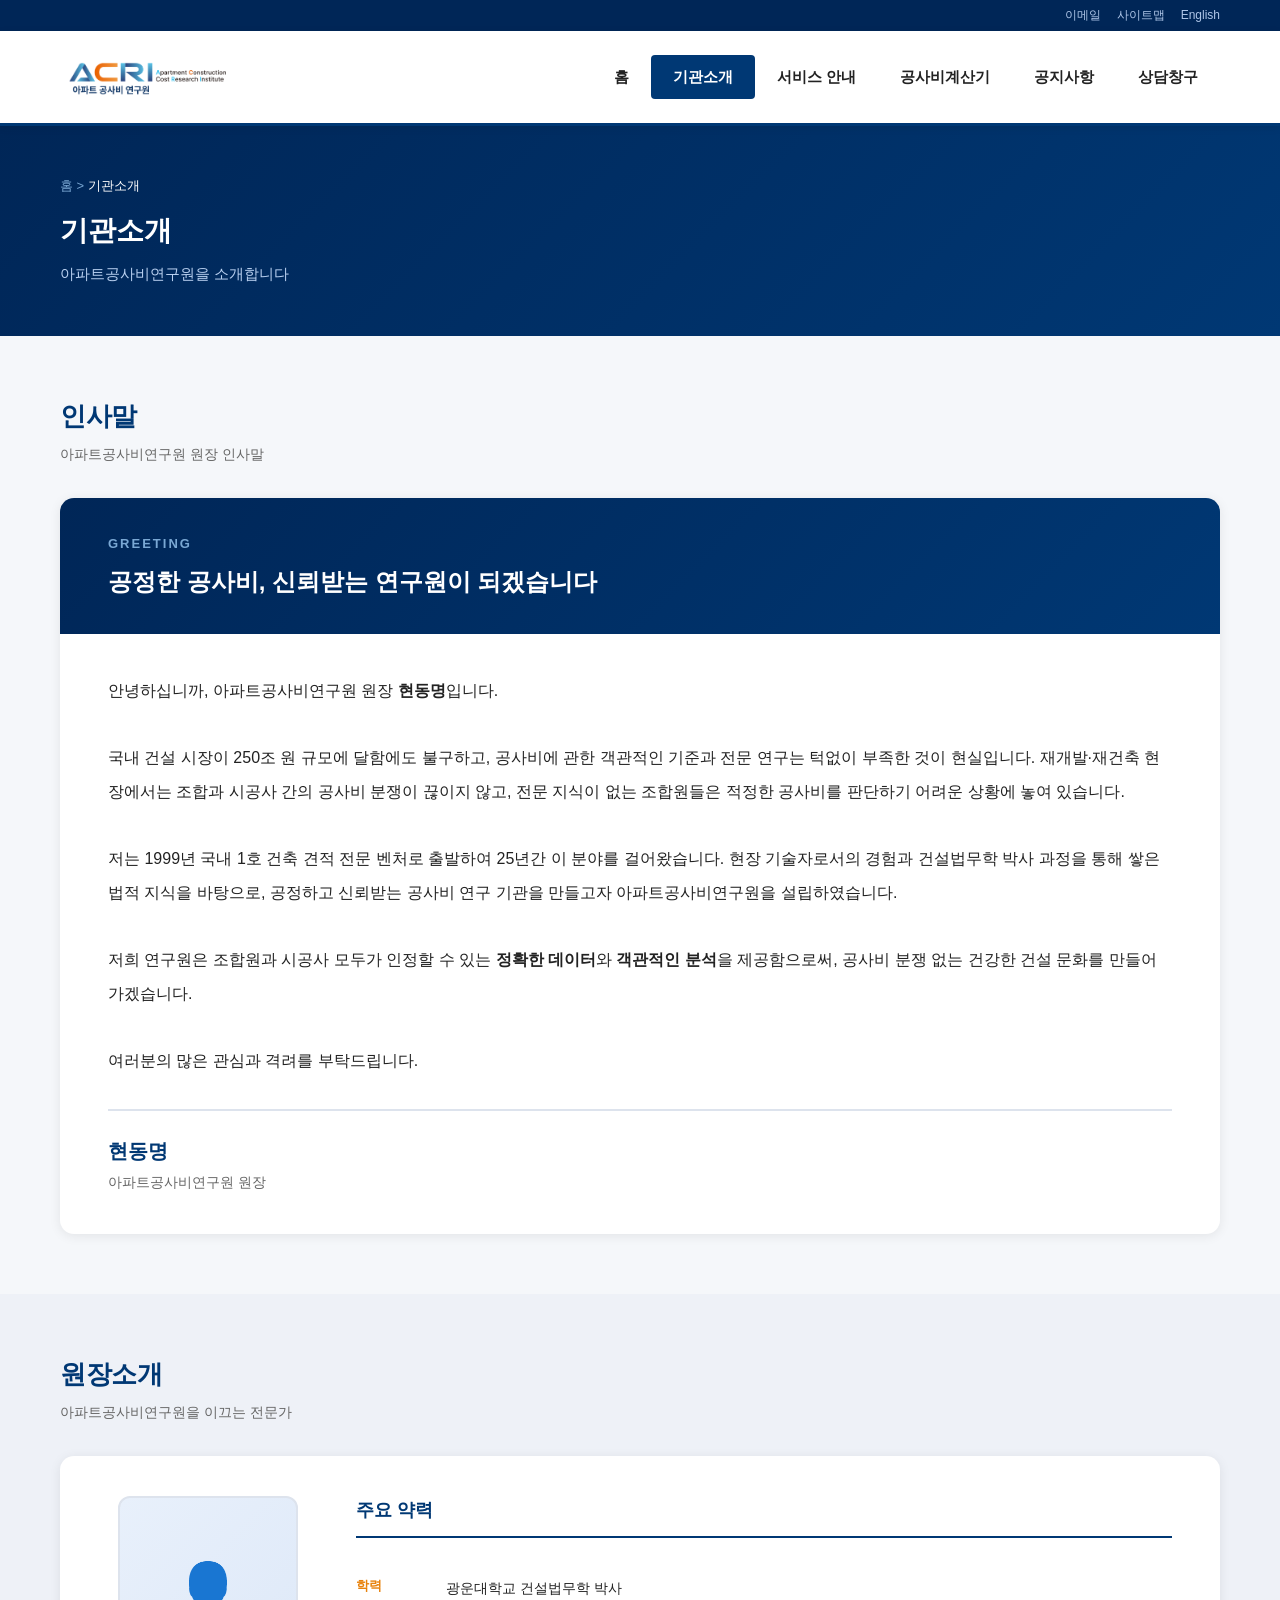
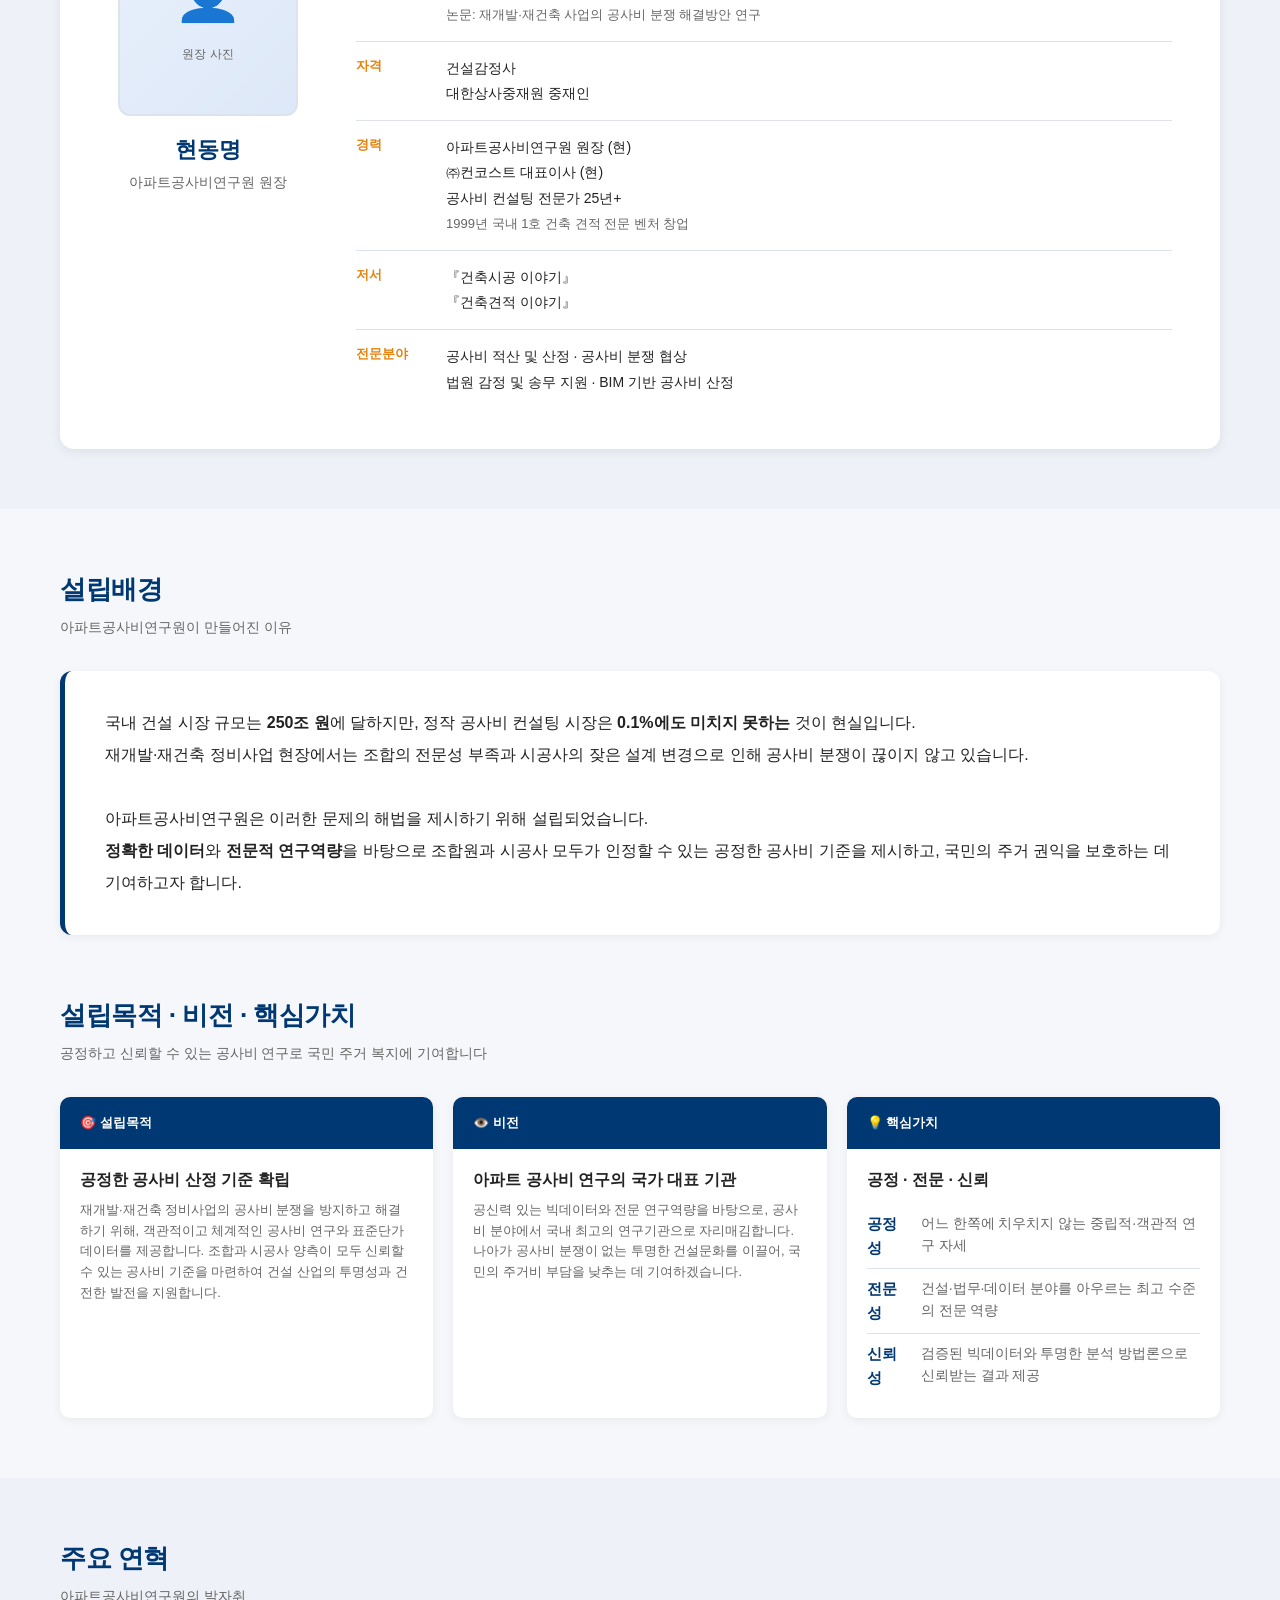
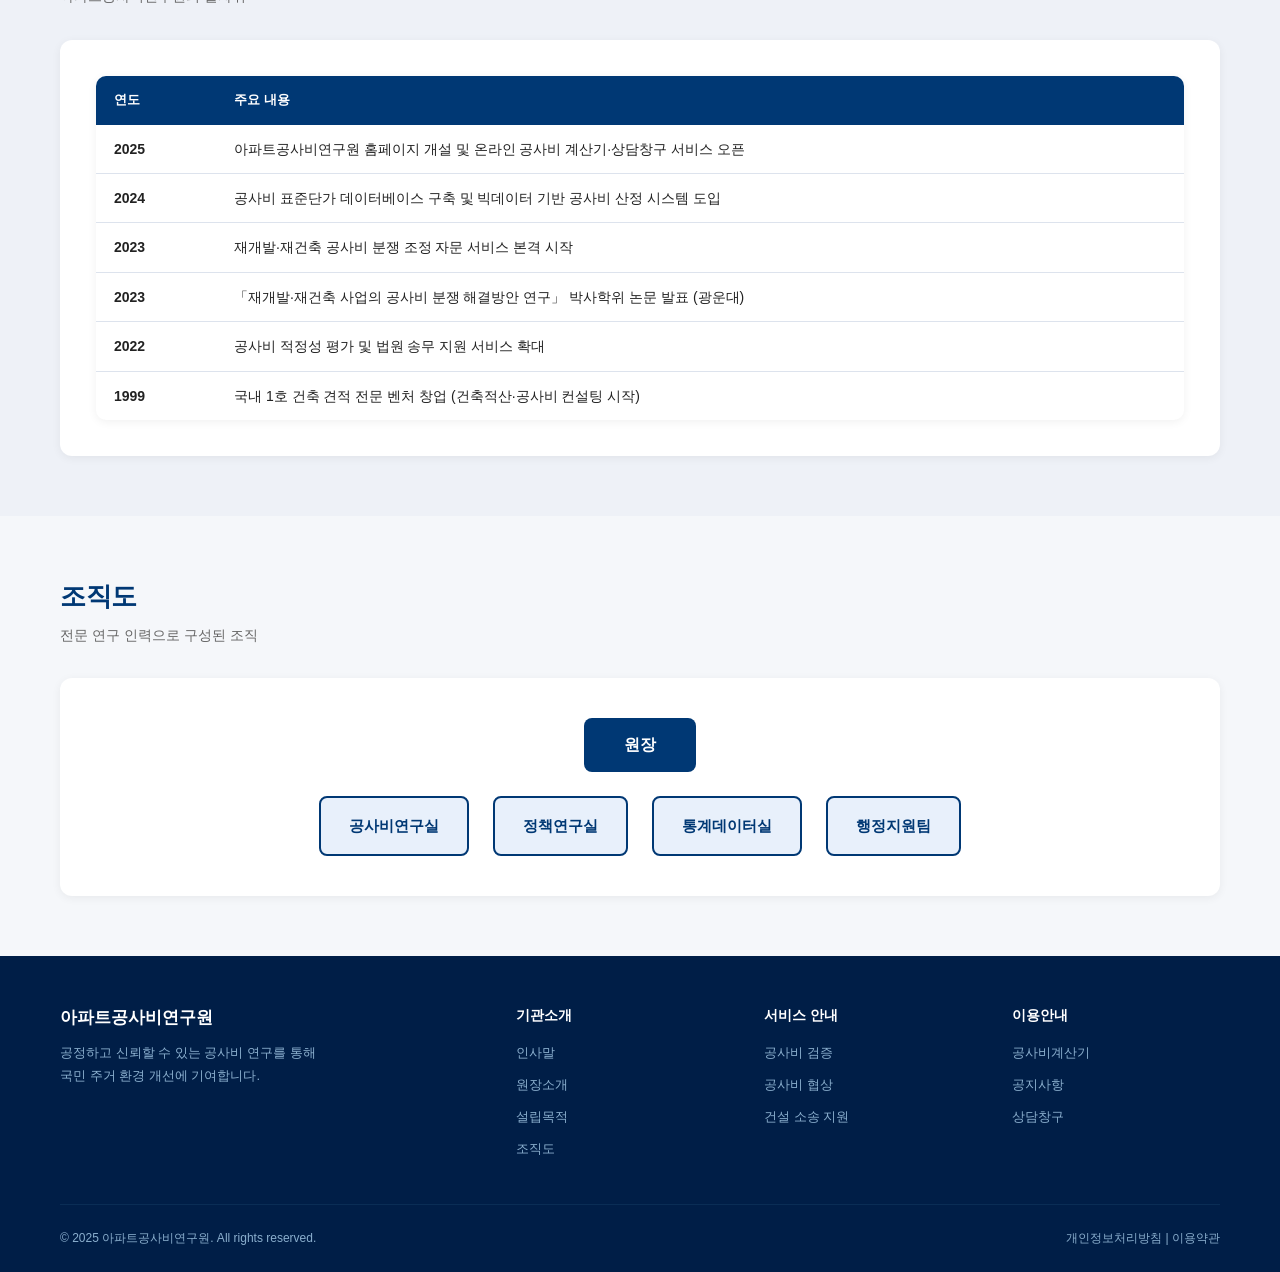
==== commit 47aa1626: "기관소개: 인사말·원장소개 섹션 추가 (현동명 원장 약력 포함) Co-Authored-By: Claude Sonnet 4.6 <noreply@anthropic.com>" ====
--- a/about.html
+++ b/about.html
@@ -44,6 +44,119 @@
     <p>아파트공사비연구원을 소개합니다</p>
   </div>
 </div>
+
+<!-- 인사말 -->
+<section class="section" id="greeting">
+  <div class="container">
+    <div class="section-title">인사말</div>
+    <div class="section-subtitle">아파트공사비연구원 원장 인사말</div>
+
+    <div style="background:white; border-radius:14px; box-shadow:0 2px 12px rgba(0,0,0,0.08); overflow:hidden;">
+      <!-- 인사말 헤더 -->
+      <div style="background:linear-gradient(135deg, #002657, #003874); padding:36px 48px; color:white;">
+        <div style="font-size:13px; color:#7aa8d4; letter-spacing:2px; font-weight:700; margin-bottom:10px;">GREETING</div>
+        <h3 style="font-size:24px; font-weight:800; line-height:1.4;">공정한 공사비, 신뢰받는 연구원이 되겠습니다</h3>
+      </div>
+      <!-- 인사말 본문 -->
+      <div style="padding:40px 48px; display:flex; gap:40px; align-items:flex-start; flex-wrap:wrap;">
+        <div style="flex:1; min-width:280px;">
+          <p style="font-size:16px; line-height:2.1; color:var(--text);">
+            안녕하십니까, 아파트공사비연구원 원장 <strong>현동명</strong>입니다.<br><br>
+            국내 건설 시장이 250조 원 규모에 달함에도 불구하고, 공사비에 관한 객관적인 기준과 전문 연구는 턱없이 부족한 것이 현실입니다.
+            재개발·재건축 현장에서는 조합과 시공사 간의 공사비 분쟁이 끊이지 않고,
+            전문 지식이 없는 조합원들은 적정한 공사비를 판단하기 어려운 상황에 놓여 있습니다.<br><br>
+            저는 1999년 국내 1호 건축 견적 전문 벤처로 출발하여 25년간 이 분야를 걸어왔습니다.
+            현장 기술자로서의 경험과 건설법무학 박사 과정을 통해 쌓은 법적 지식을 바탕으로,
+            공정하고 신뢰받는 공사비 연구 기관을 만들고자 아파트공사비연구원을 설립하였습니다.<br><br>
+            저희 연구원은 조합원과 시공사 모두가 인정할 수 있는 <strong>정확한 데이터</strong>와
+            <strong>객관적인 분석</strong>을 제공함으로써, 공사비 분쟁 없는 건강한 건설 문화를 만들어 가겠습니다.<br><br>
+            여러분의 많은 관심과 격려를 부탁드립니다.
+          </p>
+          <div style="margin-top:32px; padding-top:24px; border-top:2px solid var(--border); display:flex; align-items:center; gap:16px;">
+            <div>
+              <div style="font-size:20px; font-weight:800; color:var(--primary);">현동명</div>
+              <div style="font-size:14px; color:var(--text-muted); margin-top:4px;">아파트공사비연구원 원장</div>
+            </div>
+          </div>
+        </div>
+      </div>
+    </div>
+  </div>
+</section>
+
+<!-- 원장소개 -->
+<section class="section section-gray" id="director">
+  <div class="container">
+    <div class="section-title">원장소개</div>
+    <div class="section-subtitle">아파트공사비연구원을 이끄는 전문가</div>
+
+    <div style="background:white; border-radius:14px; box-shadow:0 2px 12px rgba(0,0,0,0.08); padding:40px 48px; display:flex; gap:48px; align-items:flex-start; flex-wrap:wrap;">
+
+      <!-- 사진 영역 -->
+      <div style="text-align:center; min-width:200px;">
+        <div style="width:180px; height:220px; border-radius:12px; background:linear-gradient(135deg, #e8f0fb, #dde8f8); border:2px solid var(--border); display:flex; flex-direction:column; align-items:center; justify-content:center; color:var(--primary); margin:0 auto;">
+          <div style="font-size:56px;">👤</div>
+          <div style="font-size:12px; color:var(--text-muted); margin-top:8px;">원장 사진</div>
+        </div>
+        <div style="margin-top:16px;">
+          <div style="font-size:22px; font-weight:800; color:var(--primary);">현동명</div>
+          <div style="font-size:14px; color:var(--text-muted); margin-top:4px;">아파트공사비연구원 원장</div>
+        </div>
+      </div>
+
+      <!-- 약력 -->
+      <div style="flex:1; min-width:280px;">
+        <h3 style="font-size:18px; font-weight:800; color:var(--primary); margin-bottom:24px; padding-bottom:12px; border-bottom:2px solid var(--primary);">주요 약력</h3>
+
+        <div style="display:flex; flex-direction:column; gap:0;">
+
+          <div style="display:flex; gap:0; padding:14px 0; border-bottom:1px solid var(--border);">
+            <div style="min-width:90px; font-size:13px; font-weight:700; color:var(--accent);">학력</div>
+            <div style="font-size:14px; color:var(--text); line-height:1.8;">
+              광운대학교 건설법무학 박사<br>
+              <span style="color:var(--text-muted); font-size:13px;">논문: 재개발·재건축 사업의 공사비 분쟁 해결방안 연구</span>
+            </div>
+          </div>
+
+          <div style="display:flex; gap:0; padding:14px 0; border-bottom:1px solid var(--border);">
+            <div style="min-width:90px; font-size:13px; font-weight:700; color:var(--accent);">자격</div>
+            <div style="font-size:14px; color:var(--text); line-height:1.8;">
+              건설감정사<br>
+              대한상사중재원 중재인
+            </div>
+          </div>
+
+          <div style="display:flex; gap:0; padding:14px 0; border-bottom:1px solid var(--border);">
+            <div style="min-width:90px; font-size:13px; font-weight:700; color:var(--accent);">경력</div>
+            <div style="font-size:14px; color:var(--text); line-height:1.8;">
+              아파트공사비연구원 원장 (현)<br>
+              ㈜컨코스트 대표이사 (현)<br>
+              공사비 컨설팅 전문가 25년+<br>
+              <span style="color:var(--text-muted); font-size:13px;">1999년 국내 1호 건축 견적 전문 벤처 창업</span>
+            </div>
+          </div>
+
+          <div style="display:flex; gap:0; padding:14px 0; border-bottom:1px solid var(--border);">
+            <div style="min-width:90px; font-size:13px; font-weight:700; color:var(--accent);">저서</div>
+            <div style="font-size:14px; color:var(--text); line-height:1.8;">
+              『건축시공 이야기』<br>
+              『건축견적 이야기』
+            </div>
+          </div>
+
+          <div style="display:flex; gap:0; padding:14px 0;">
+            <div style="min-width:90px; font-size:13px; font-weight:700; color:var(--accent);">전문분야</div>
+            <div style="font-size:14px; color:var(--text); line-height:1.8;">
+              공사비 적산 및 산정 · 공사비 분쟁 협상<br>
+              법원 감정 및 송무 지원 · BIM 기반 공사비 산정
+            </div>
+          </div>
+
+        </div>
+      </div>
+    </div>
+  </div>
+</section>
 
 <!-- 설립목적 -->
 <section class="section" id="mission">
@@ -154,8 +267,8 @@
         <h3>아파트공사비연구원</h3>
         <p>공정하고 신뢰할 수 있는 공사비 연구를 통해<br>국민 주거 환경 개선에 기여합니다.</p>
       </div>
-      <div class="footer-col"><h4>기관소개</h4><ul><li><a href="about.html">연구원 소개</a></li><li><a href="about.html#mission">설립목적</a></li><li><a href="about.html#org">조직도</a></li></ul></div>
-      <div class="footer-col"><h4>연구자료</h4><ul><li><a href="research.html">연구보고서</a></li><li><a href="research.html">통계자료</a></li><li><a href="research.html">정책연구</a></li></ul></div>
+      <div class="footer-col"><h4>기관소개</h4><ul><li><a href="about.html#greeting">인사말</a></li><li><a href="about.html#director">원장소개</a></li><li><a href="about.html#mission">설립목적</a></li><li><a href="about.html#org">조직도</a></li></ul></div>
+      <div class="footer-col"><h4>서비스 안내</h4><ul><li><a href="research.html">공사비 검증</a></li><li><a href="research.html">공사비 협상</a></li><li><a href="research.html">건설 소송 지원</a></li></ul></div>
       <div class="footer-col"><h4>이용안내</h4><ul><li><a href="calculator.html">공사비계산기</a></li><li><a href="news.html">공지사항</a></li><li><a href="contact.html">상담창구</a></li></ul></div>
     </div>
     <div class="footer-bottom">
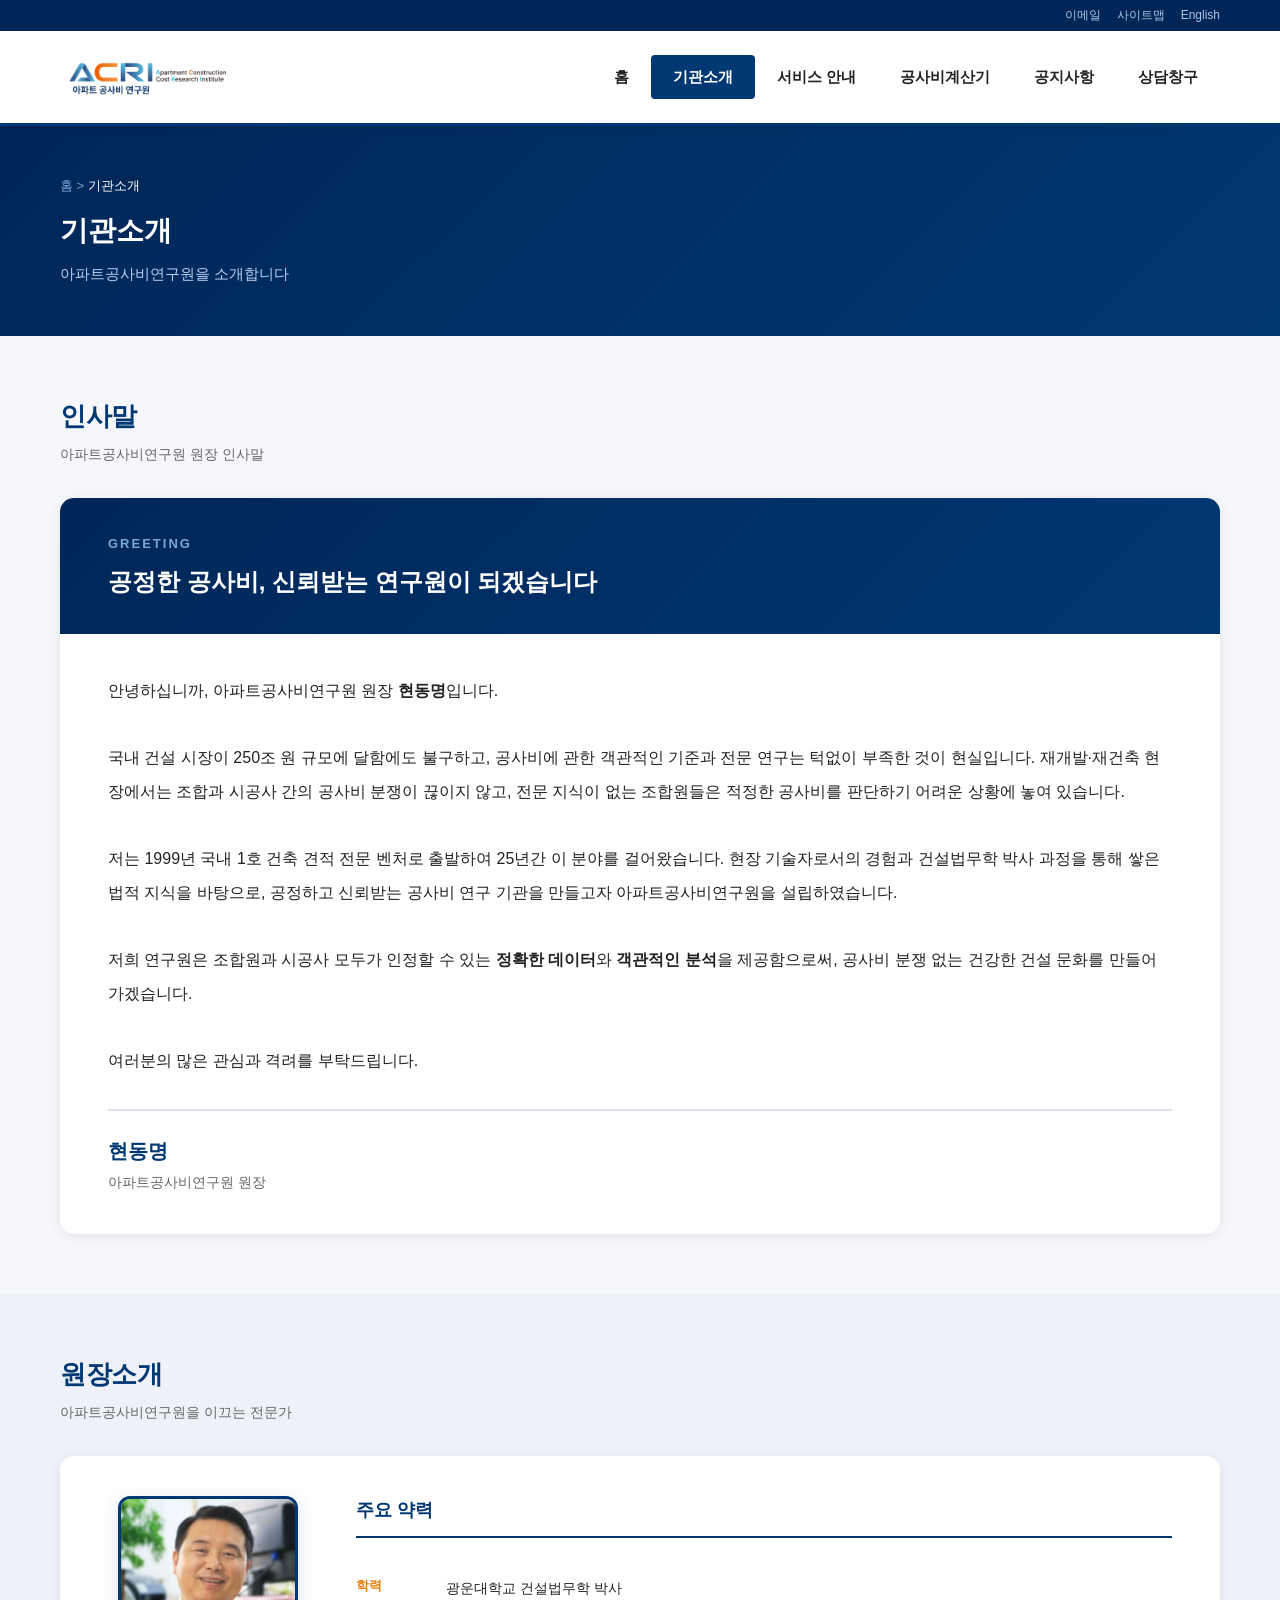
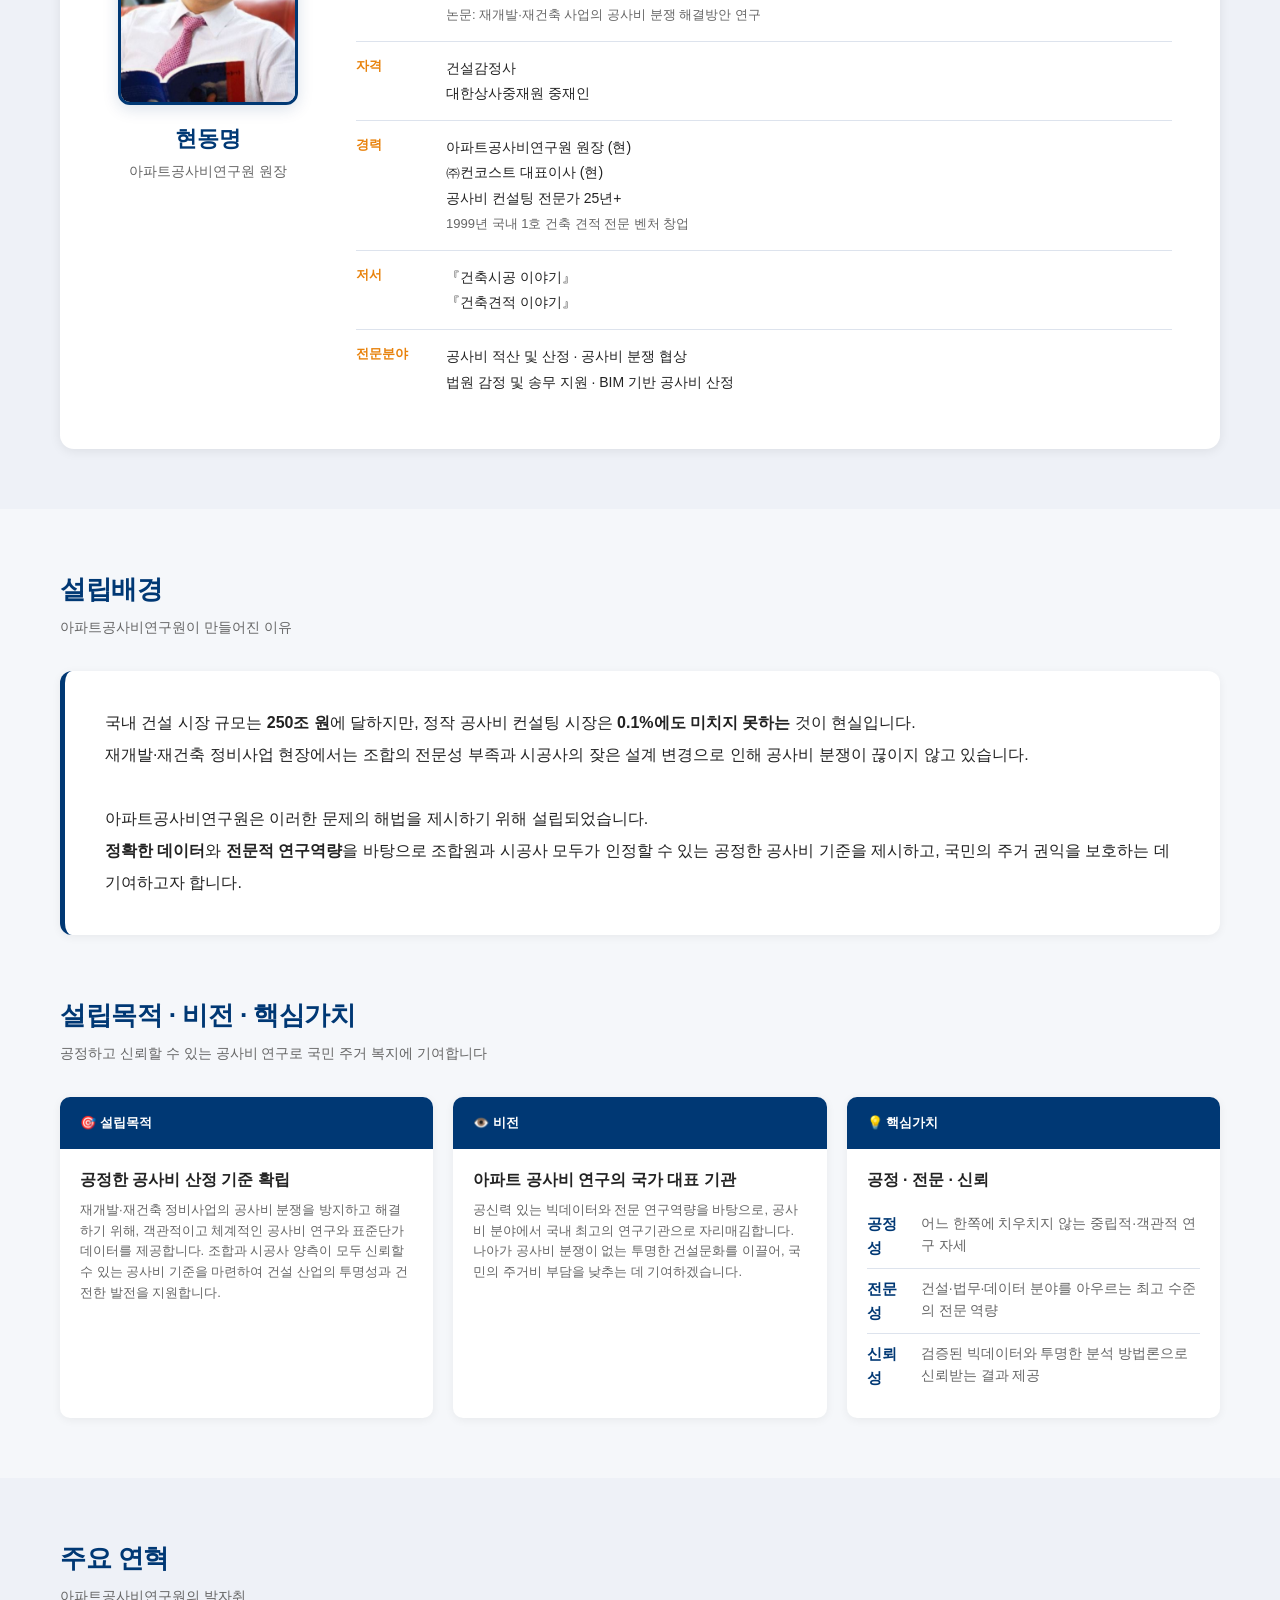
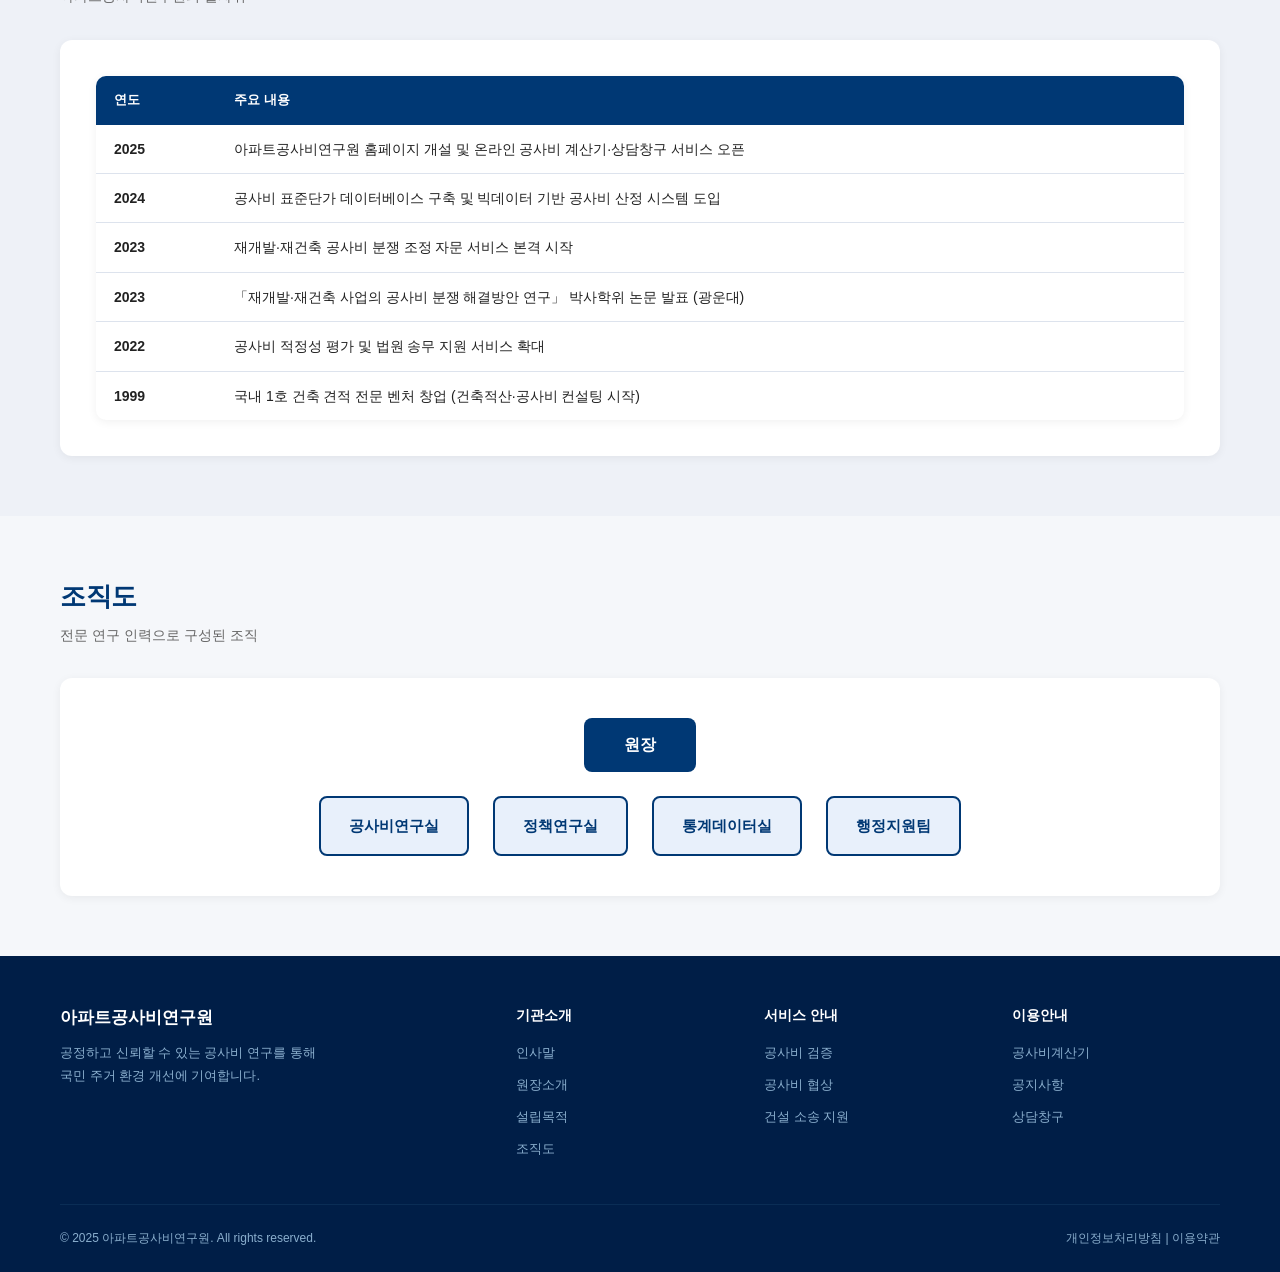
==== commit 232deb48: "원장소개: 현동명 원장 실제 사진 적용 Co-Authored-By: Claude Sonnet 4.6 <noreply@anthropic.com>" ====
--- a/about.html
+++ b/about.html
@@ -94,9 +94,8 @@
 
       <!-- 사진 영역 -->
       <div style="text-align:center; min-width:200px;">
-        <div style="width:180px; height:220px; border-radius:12px; background:linear-gradient(135deg, #e8f0fb, #dde8f8); border:2px solid var(--border); display:flex; flex-direction:column; align-items:center; justify-content:center; color:var(--primary); margin:0 auto;">
-          <div style="font-size:56px;">👤</div>
-          <div style="font-size:12px; color:var(--text-muted); margin-top:8px;">원장 사진</div>
+        <div style="width:180px; border-radius:12px; overflow:hidden; border:3px solid var(--primary); box-shadow:0 4px 16px rgba(0,56,116,0.15); margin:0 auto;">
+          <img src="images/director.jpg" alt="현동명 원장" style="width:100%; display:block; object-fit:cover;">
         </div>
         <div style="margin-top:16px;">
           <div style="font-size:22px; font-weight:800; color:var(--primary);">현동명</div>
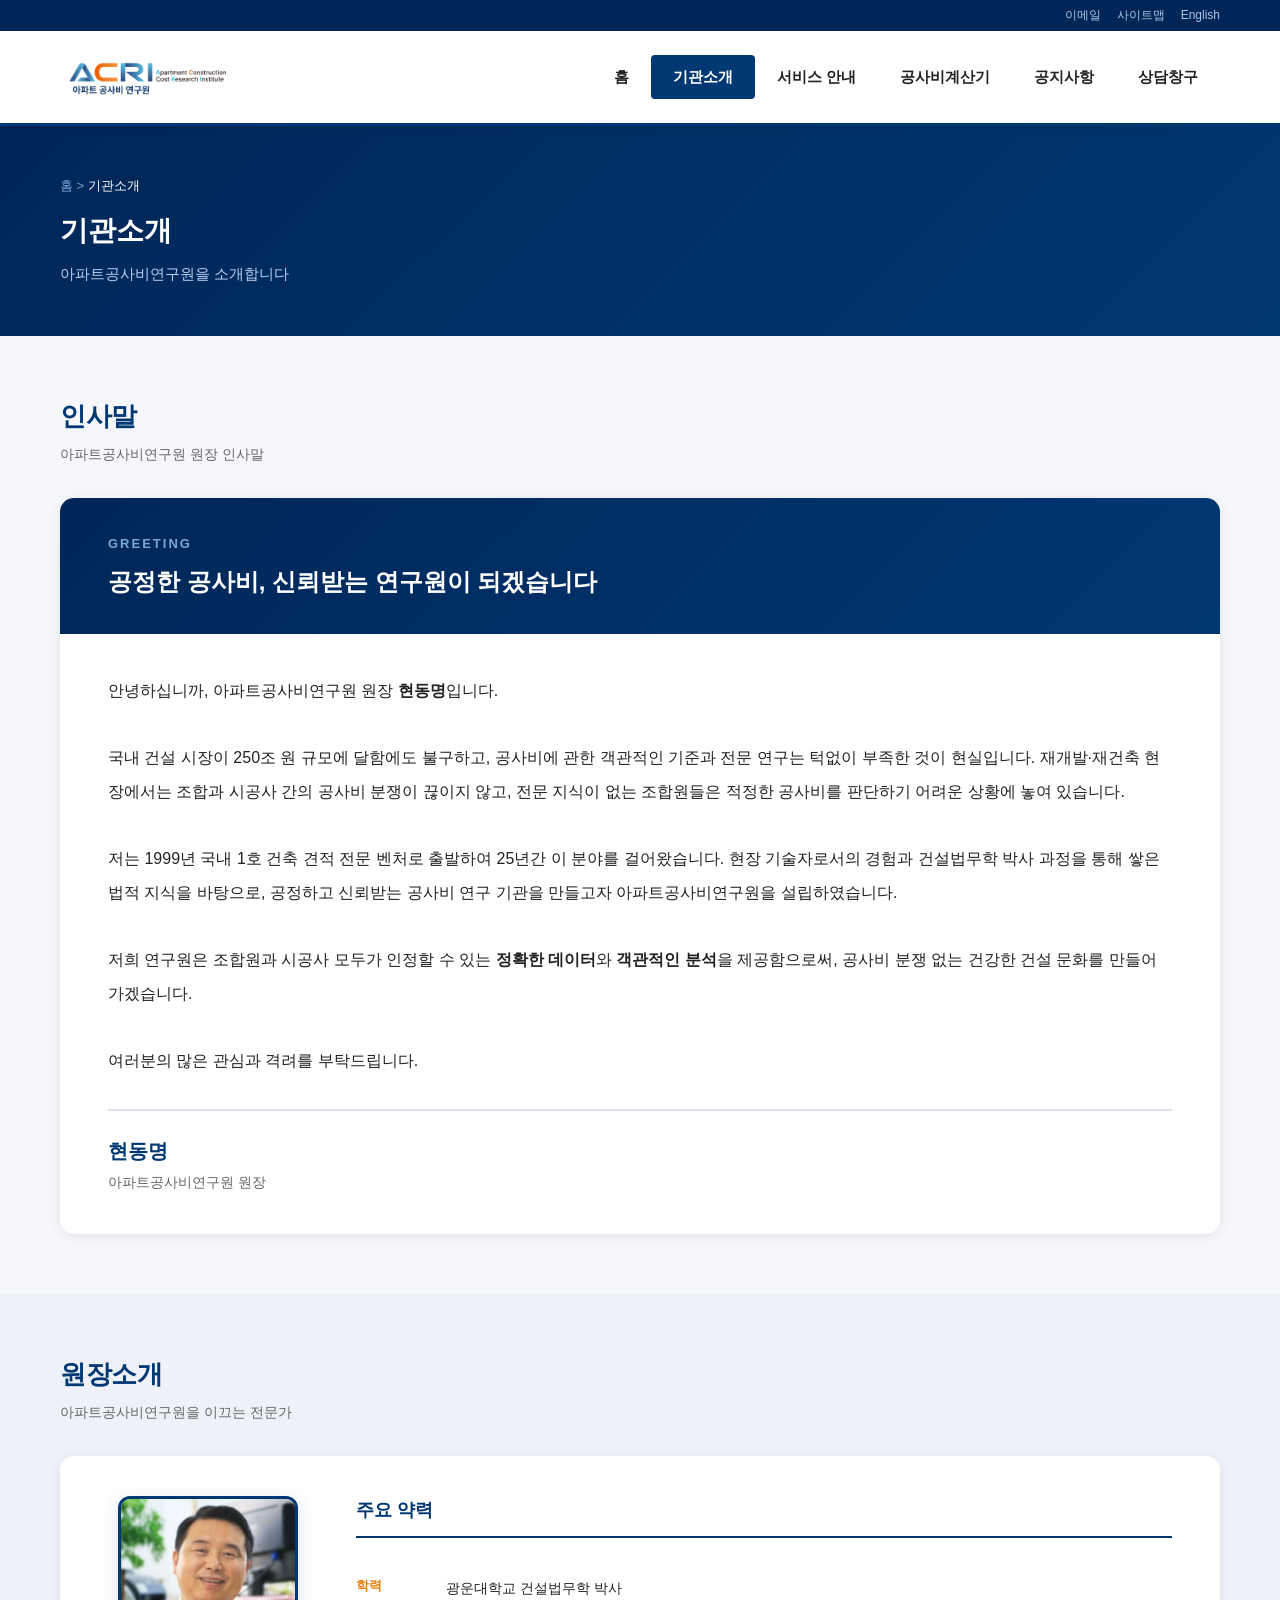
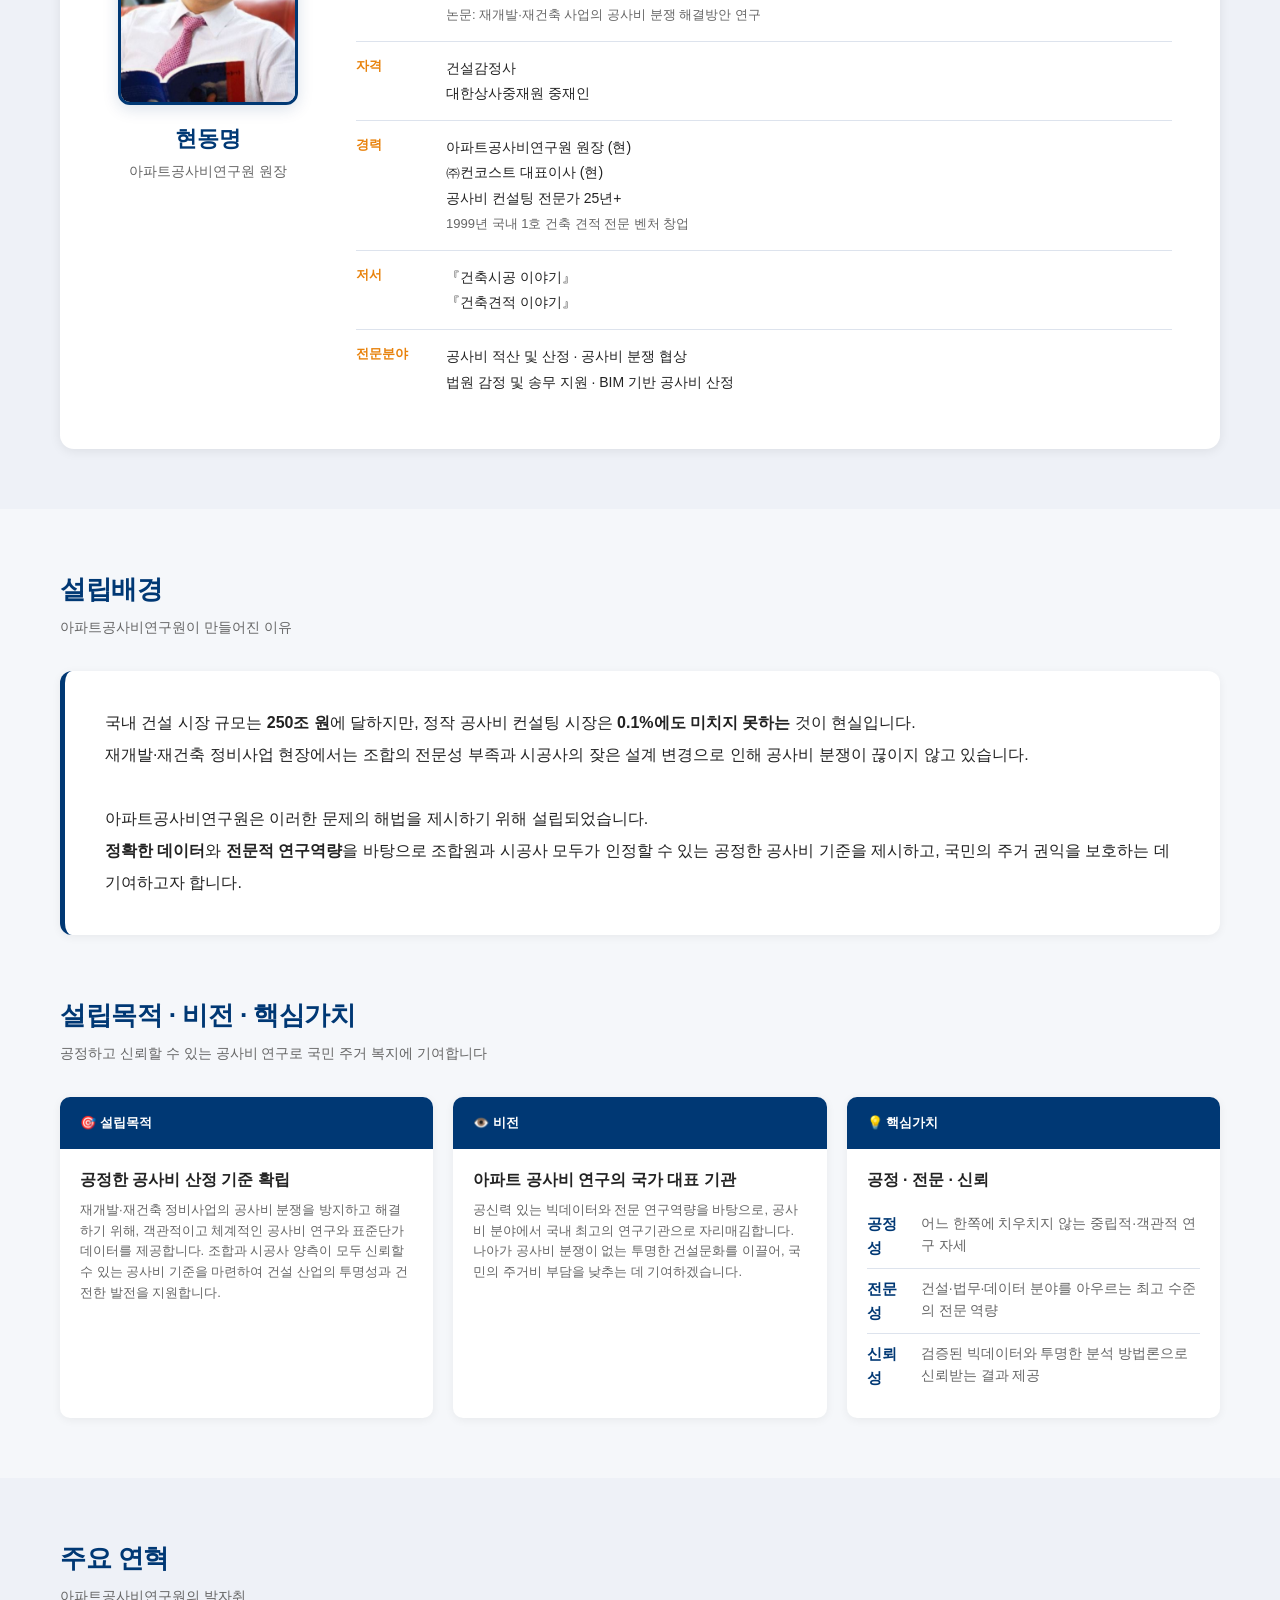
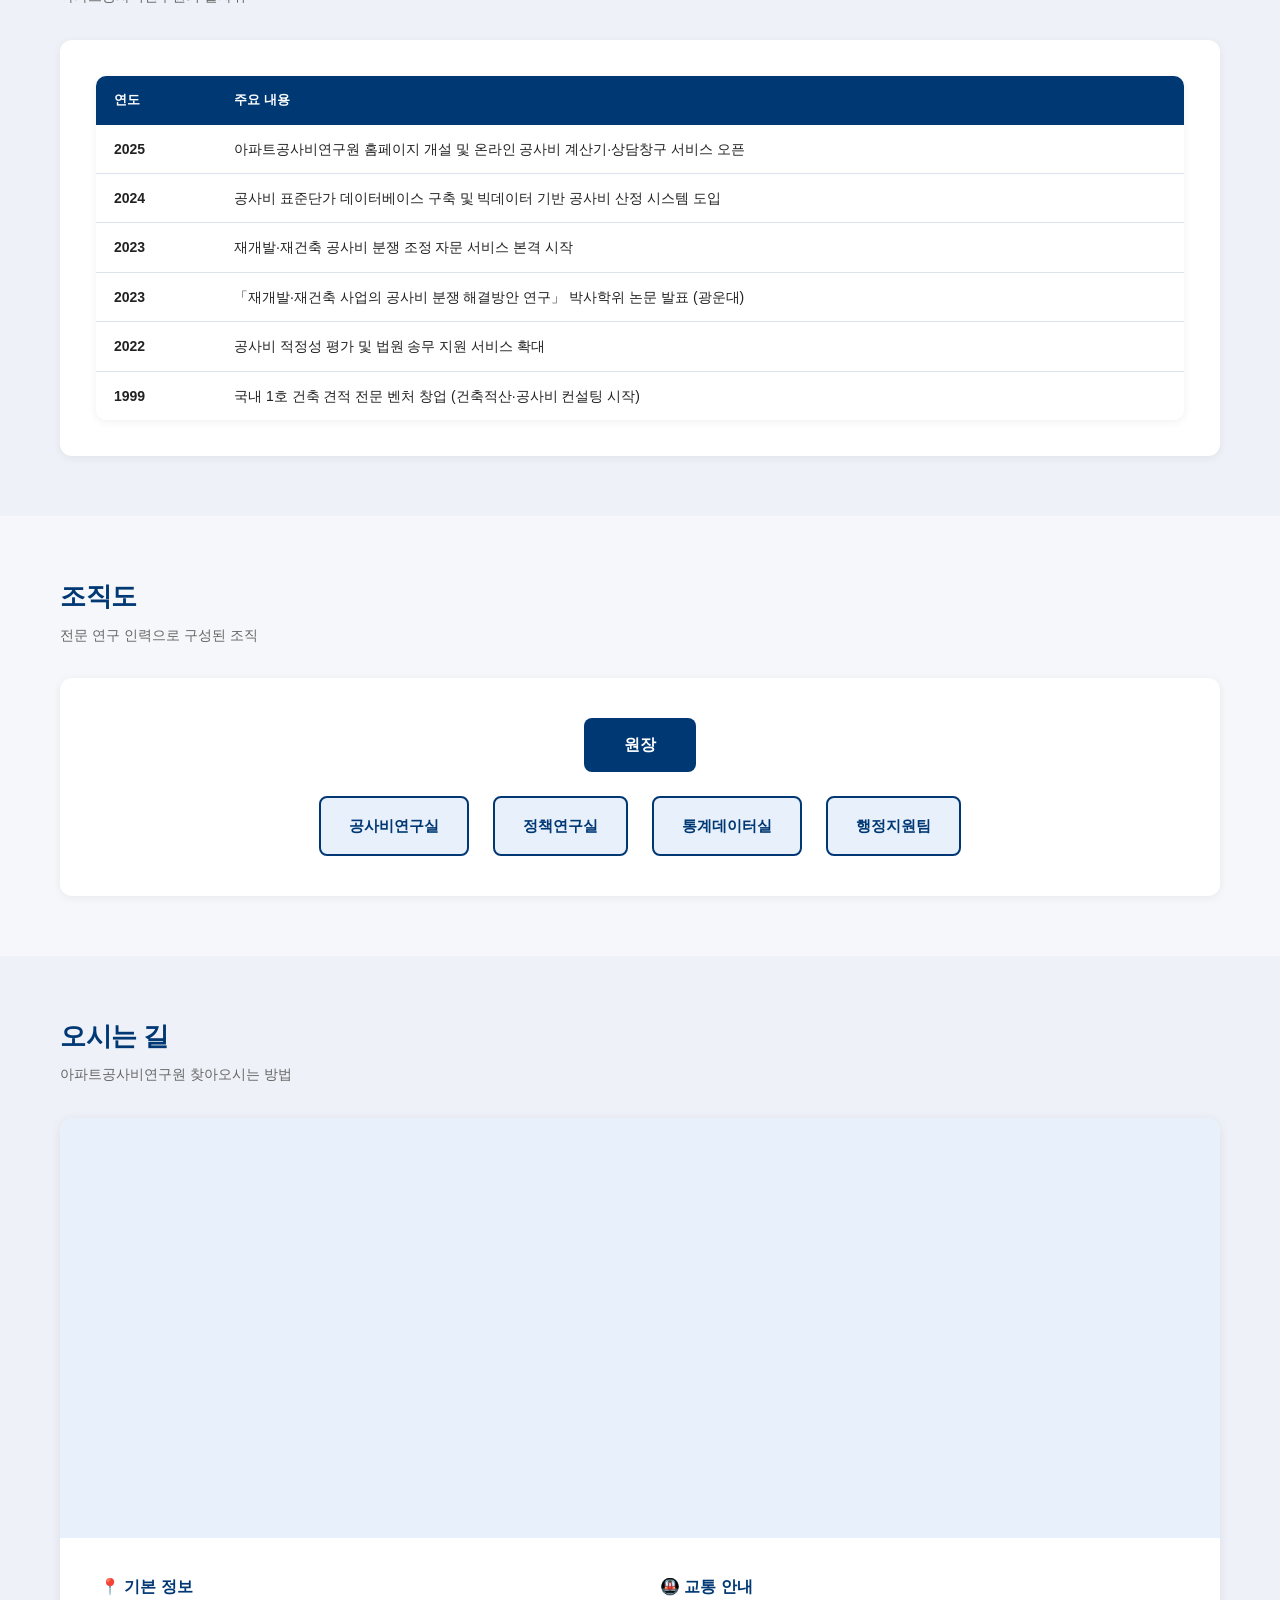
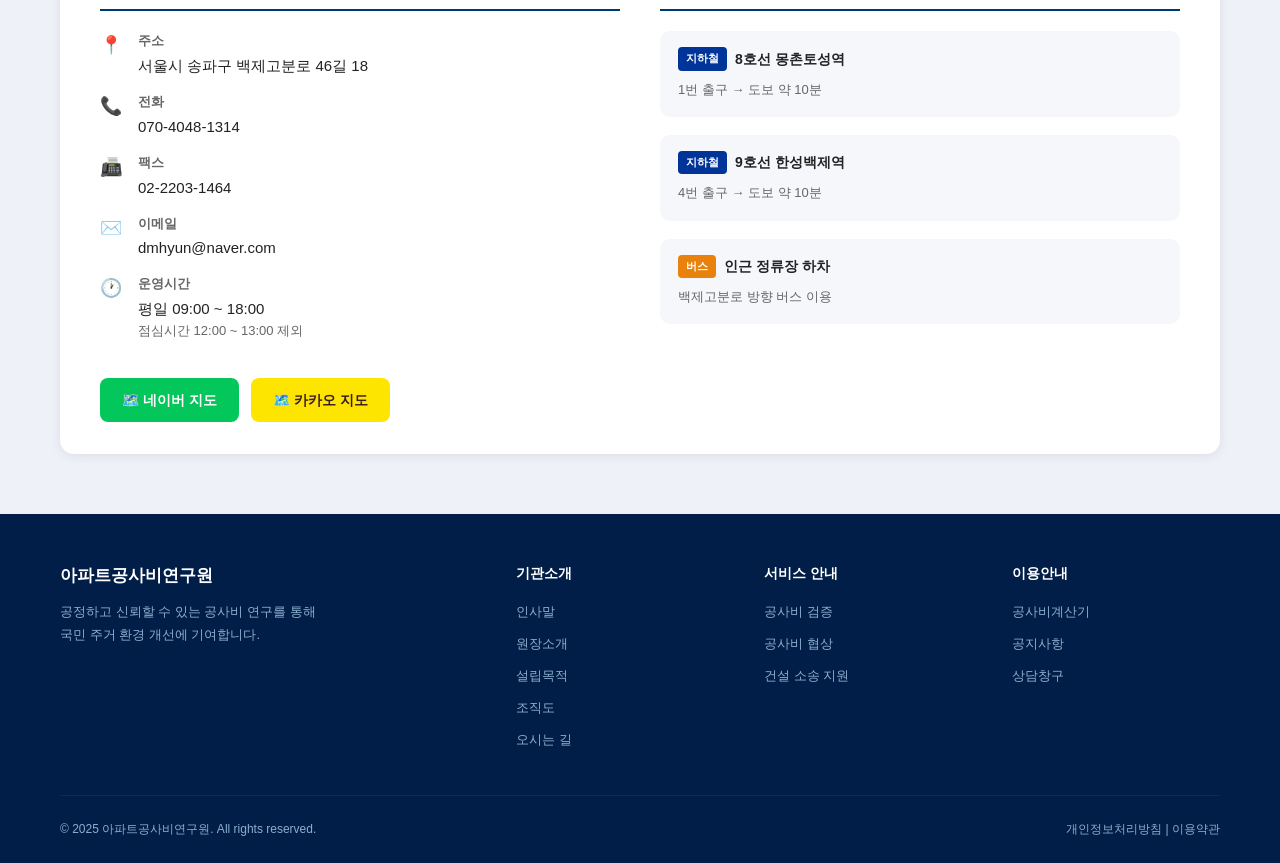
==== commit dc6b1d72: "기관소개: 오시는 길 섹션 추가 (지도·교통안내·연락처) Co-Authored-By: Claude Sonnet 4.6 <noreply@anthropic.com>" ====
--- a/about.html
+++ b/about.html
@@ -259,6 +259,125 @@
   </div>
 </section>
 
+<!-- 오시는 길 -->
+<section class="section section-gray" id="location">
+  <div class="container">
+    <div class="section-title">오시는 길</div>
+    <div class="section-subtitle">아파트공사비연구원 찾아오시는 방법</div>
+
+    <div style="background:white; border-radius:14px; box-shadow:0 2px 12px rgba(0,0,0,0.08); overflow:hidden;">
+
+      <!-- 지도 -->
+      <div style="width:100%; height:420px; background:#e8f0fb;">
+        <iframe
+          src="https://maps.google.com/maps?q=서울시+송파구+백제고분로46길+18&output=embed&hl=ko&z=16"
+          width="100%" height="420" style="border:0; display:block;"
+          allowfullscreen="" loading="lazy">
+        </iframe>
+      </div>
+
+      <!-- 주소 및 교통정보 -->
+      <div style="padding:36px 40px; display:grid; grid-template-columns:1fr 1fr; gap:40px; flex-wrap:wrap;">
+
+        <!-- 주소·연락처 -->
+        <div>
+          <h3 style="font-size:16px; font-weight:800; color:var(--primary); margin-bottom:20px; padding-bottom:10px; border-bottom:2px solid var(--primary);">📍 기본 정보</h3>
+          <div style="display:flex; flex-direction:column; gap:14px;">
+            <div style="display:flex; gap:14px; align-items:flex-start;">
+              <span style="font-size:18px; min-width:24px;">📍</span>
+              <div>
+                <div style="font-size:13px; color:var(--text-muted); font-weight:700; margin-bottom:2px;">주소</div>
+                <div style="font-size:15px; color:var(--text);">서울시 송파구 백제고분로 46길 18</div>
+              </div>
+            </div>
+            <div style="display:flex; gap:14px; align-items:flex-start;">
+              <span style="font-size:18px; min-width:24px;">📞</span>
+              <div>
+                <div style="font-size:13px; color:var(--text-muted); font-weight:700; margin-bottom:2px;">전화</div>
+                <div style="font-size:15px; color:var(--text);">070-4048-1314</div>
+              </div>
+            </div>
+            <div style="display:flex; gap:14px; align-items:flex-start;">
+              <span style="font-size:18px; min-width:24px;">📠</span>
+              <div>
+                <div style="font-size:13px; color:var(--text-muted); font-weight:700; margin-bottom:2px;">팩스</div>
+                <div style="font-size:15px; color:var(--text);">02-2203-1464</div>
+              </div>
+            </div>
+            <div style="display:flex; gap:14px; align-items:flex-start;">
+              <span style="font-size:18px; min-width:24px;">✉️</span>
+              <div>
+                <div style="font-size:13px; color:var(--text-muted); font-weight:700; margin-bottom:2px;">이메일</div>
+                <div style="font-size:15px; color:var(--text);">dmhyun@naver.com</div>
+              </div>
+            </div>
+            <div style="display:flex; gap:14px; align-items:flex-start;">
+              <span style="font-size:18px; min-width:24px;">🕐</span>
+              <div>
+                <div style="font-size:13px; color:var(--text-muted); font-weight:700; margin-bottom:2px;">운영시간</div>
+                <div style="font-size:15px; color:var(--text);">평일 09:00 ~ 18:00</div>
+                <div style="font-size:13px; color:var(--text-muted);">점심시간 12:00 ~ 13:00 제외</div>
+              </div>
+            </div>
+          </div>
+        </div>
+
+        <!-- 교통정보 -->
+        <div>
+          <h3 style="font-size:16px; font-weight:800; color:var(--primary); margin-bottom:20px; padding-bottom:10px; border-bottom:2px solid var(--primary);">🚇 교통 안내</h3>
+          <div style="display:flex; flex-direction:column; gap:18px;">
+
+            <div style="background:#f5f7fa; border-radius:10px; padding:16px 18px;">
+              <div style="display:flex; align-items:center; gap:8px; margin-bottom:8px;">
+                <span style="background:#003499; color:white; font-size:11px; font-weight:800; padding:3px 8px; border-radius:4px;">지하철</span>
+                <span style="font-size:14px; font-weight:700; color:var(--text);">8호선 몽촌토성역</span>
+              </div>
+              <p style="font-size:13px; color:var(--text-muted); line-height:1.7; margin:0;">
+                1번 출구 → 도보 약 10분
+              </p>
+            </div>
+
+            <div style="background:#f5f7fa; border-radius:10px; padding:16px 18px;">
+              <div style="display:flex; align-items:center; gap:8px; margin-bottom:8px;">
+                <span style="background:#003499; color:white; font-size:11px; font-weight:800; padding:3px 8px; border-radius:4px;">지하철</span>
+                <span style="font-size:14px; font-weight:700; color:var(--text);">9호선 한성백제역</span>
+              </div>
+              <p style="font-size:13px; color:var(--text-muted); line-height:1.7; margin:0;">
+                4번 출구 → 도보 약 10분
+              </p>
+            </div>
+
+            <div style="background:#f5f7fa; border-radius:10px; padding:16px 18px;">
+              <div style="display:flex; align-items:center; gap:8px; margin-bottom:8px;">
+                <span style="background:#e8820c; color:white; font-size:11px; font-weight:800; padding:3px 8px; border-radius:4px;">버스</span>
+                <span style="font-size:14px; font-weight:700; color:var(--text);">인근 정류장 하차</span>
+              </div>
+              <p style="font-size:13px; color:var(--text-muted); line-height:1.7; margin:0;">
+                백제고분로 방향 버스 이용
+              </p>
+            </div>
+
+          </div>
+        </div>
+
+      </div>
+
+      <!-- 지도 바로가기 버튼 -->
+      <div style="padding:0 40px 32px; display:flex; gap:12px; flex-wrap:wrap;">
+        <a href="https://map.naver.com/v5/search/서울시 송파구 백제고분로 46길 18" target="_blank"
+          style="display:inline-flex; align-items:center; gap:8px; padding:11px 22px; background:#03c75a; color:white; border-radius:8px; font-size:14px; font-weight:700; text-decoration:none;">
+          🗺️ 네이버 지도
+        </a>
+        <a href="https://map.kakao.com/?q=서울시 송파구 백제고분로 46길 18" target="_blank"
+          style="display:inline-flex; align-items:center; gap:8px; padding:11px 22px; background:#fee500; color:#3c1e1e; border-radius:8px; font-size:14px; font-weight:700; text-decoration:none;">
+          🗺️ 카카오 지도
+        </a>
+      </div>
+
+    </div>
+  </div>
+</section>
+
 <footer>
   <div class="container">
     <div class="footer-grid">
@@ -266,7 +385,7 @@
         <h3>아파트공사비연구원</h3>
         <p>공정하고 신뢰할 수 있는 공사비 연구를 통해<br>국민 주거 환경 개선에 기여합니다.</p>
       </div>
-      <div class="footer-col"><h4>기관소개</h4><ul><li><a href="about.html#greeting">인사말</a></li><li><a href="about.html#director">원장소개</a></li><li><a href="about.html#mission">설립목적</a></li><li><a href="about.html#org">조직도</a></li></ul></div>
+      <div class="footer-col"><h4>기관소개</h4><ul><li><a href="about.html#greeting">인사말</a></li><li><a href="about.html#director">원장소개</a></li><li><a href="about.html#mission">설립목적</a></li><li><a href="about.html#org">조직도</a></li><li><a href="about.html#location">오시는 길</a></li></ul></div>
       <div class="footer-col"><h4>서비스 안내</h4><ul><li><a href="research.html">공사비 검증</a></li><li><a href="research.html">공사비 협상</a></li><li><a href="research.html">건설 소송 지원</a></li></ul></div>
       <div class="footer-col"><h4>이용안내</h4><ul><li><a href="calculator.html">공사비계산기</a></li><li><a href="news.html">공지사항</a></li><li><a href="contact.html">상담창구</a></li></ul></div>
     </div>
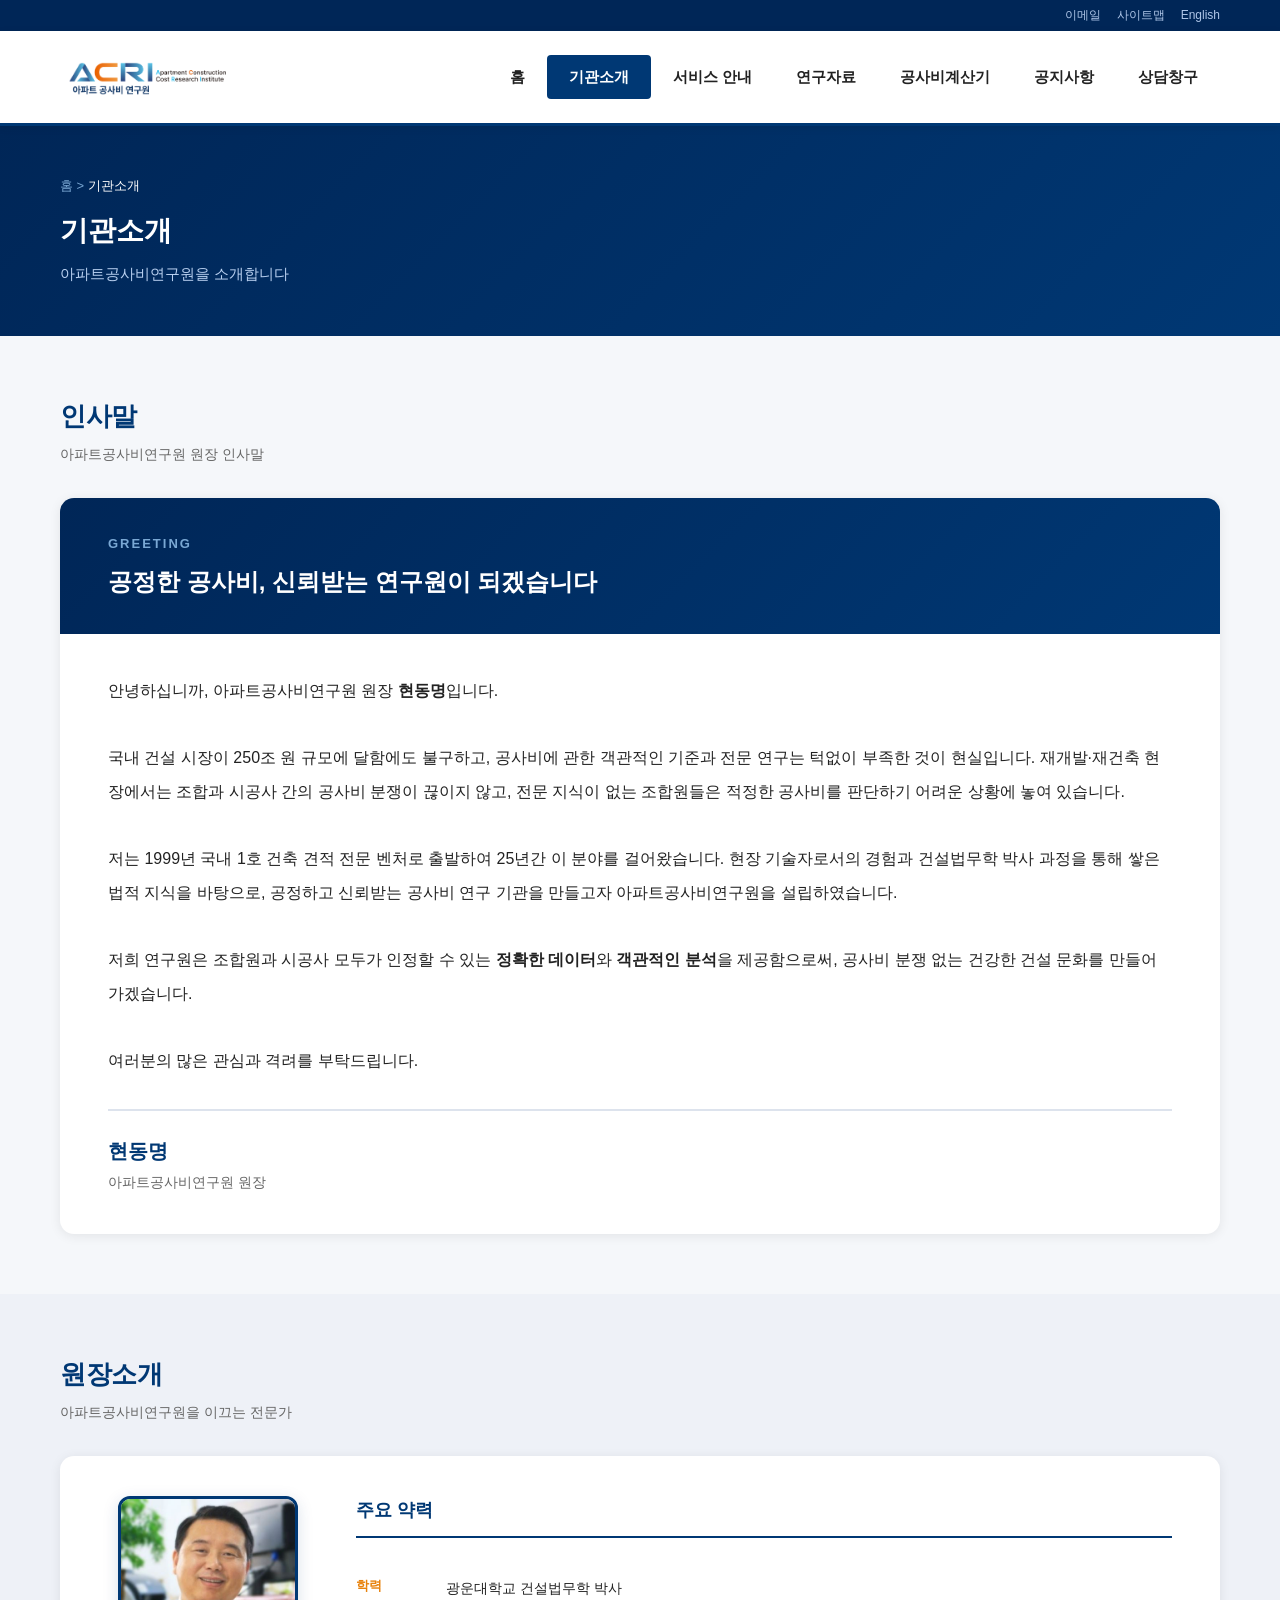
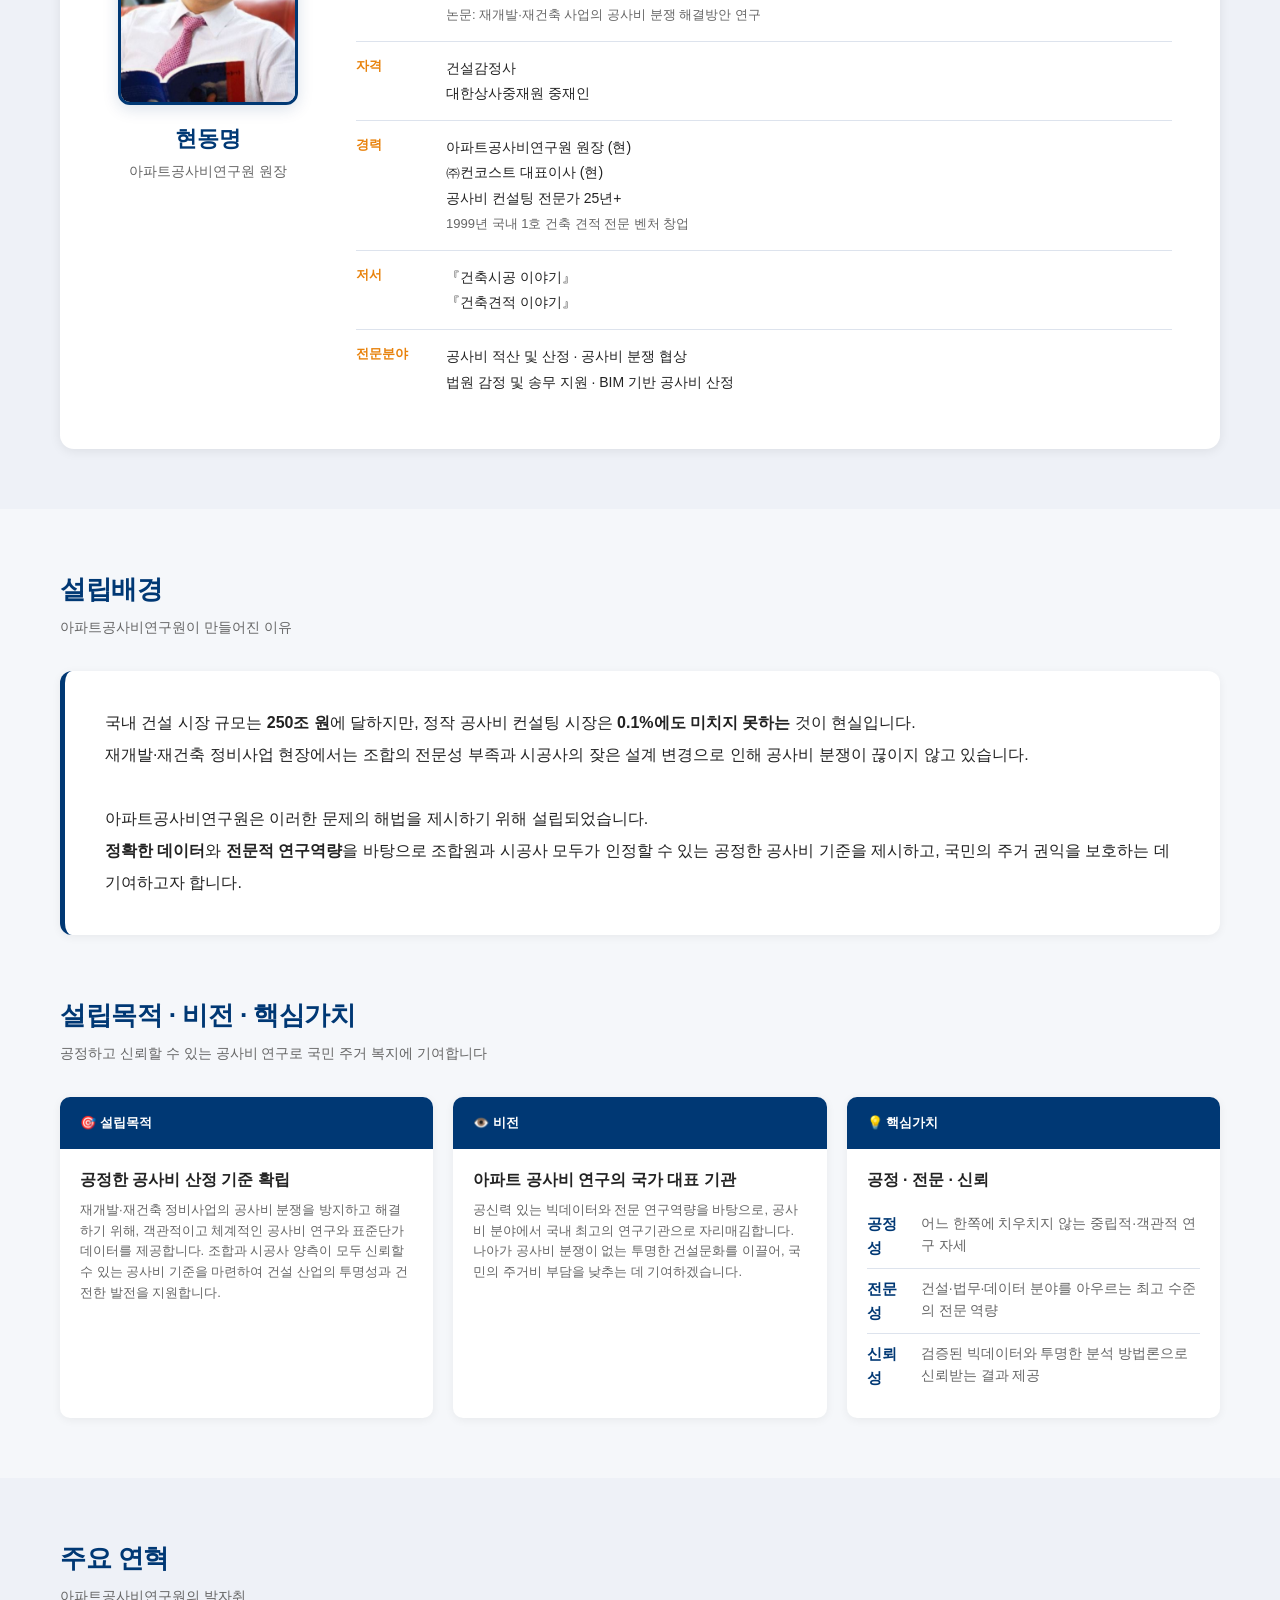
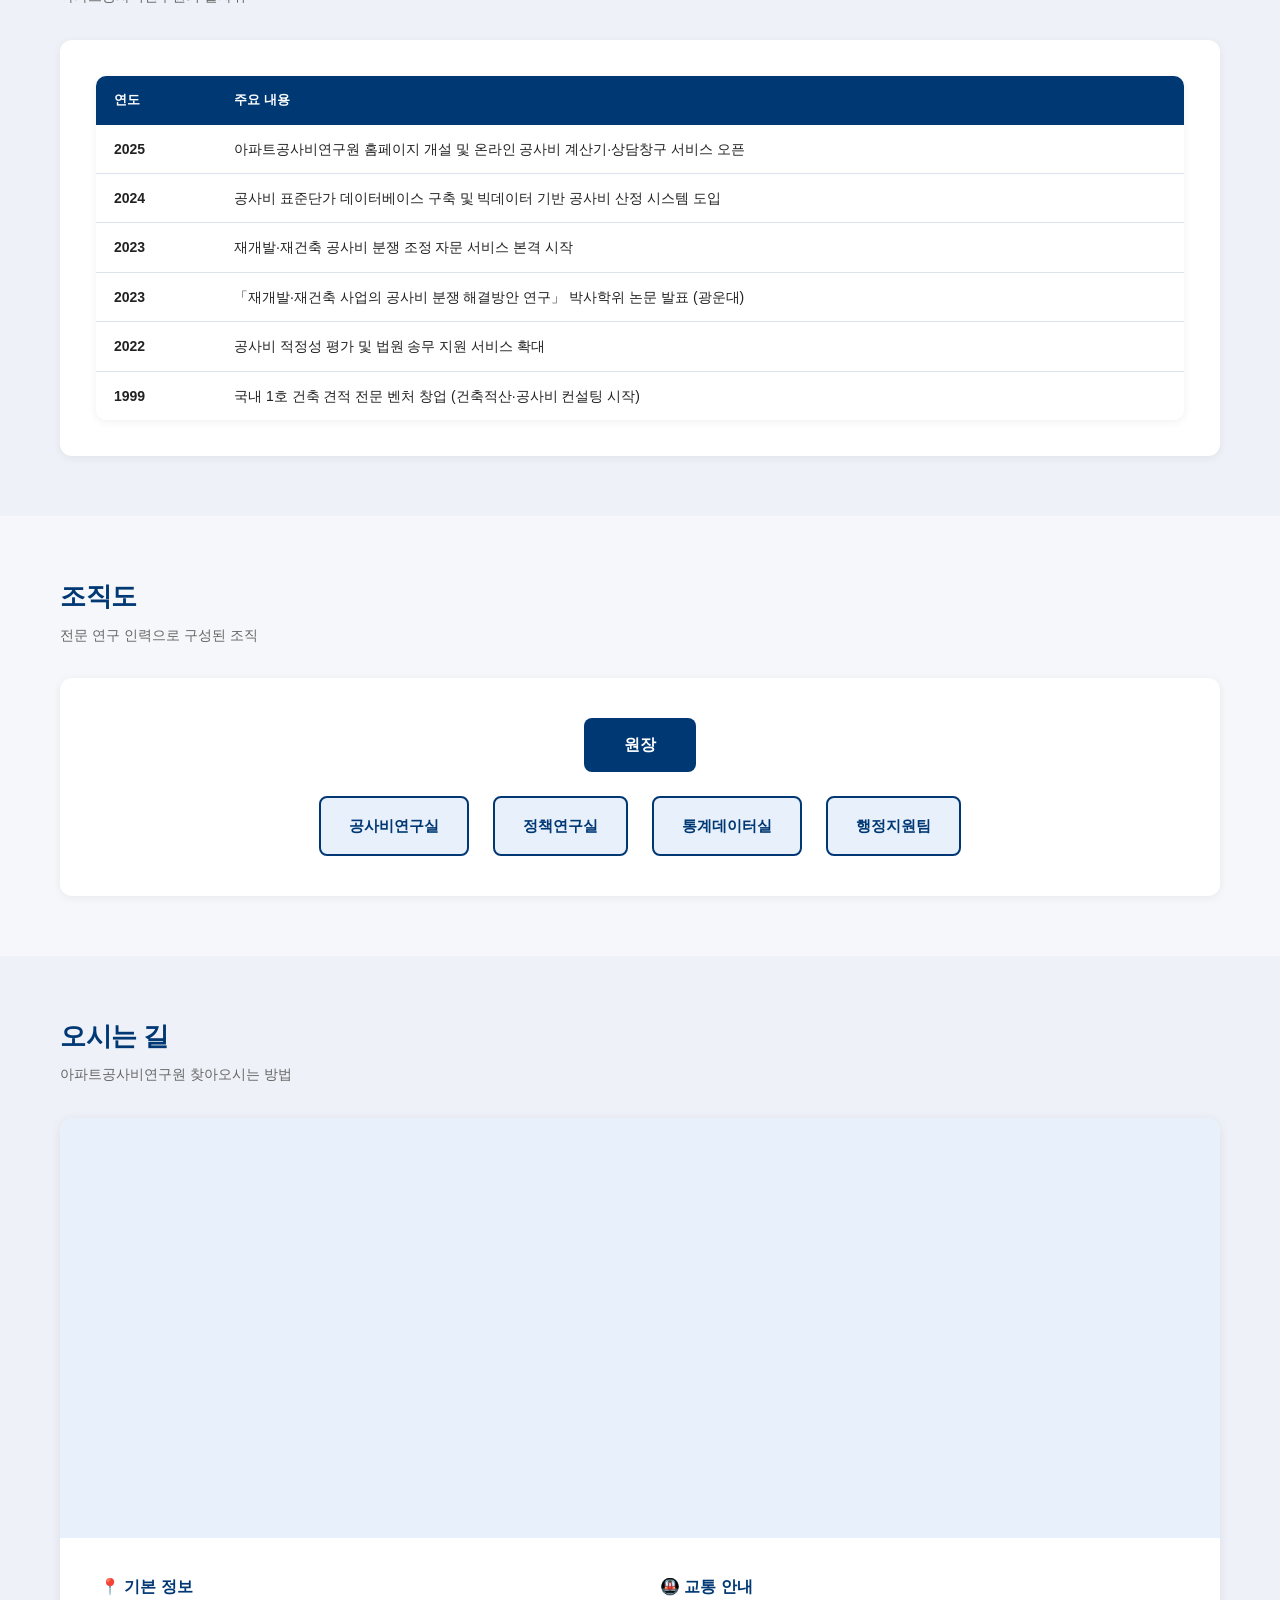
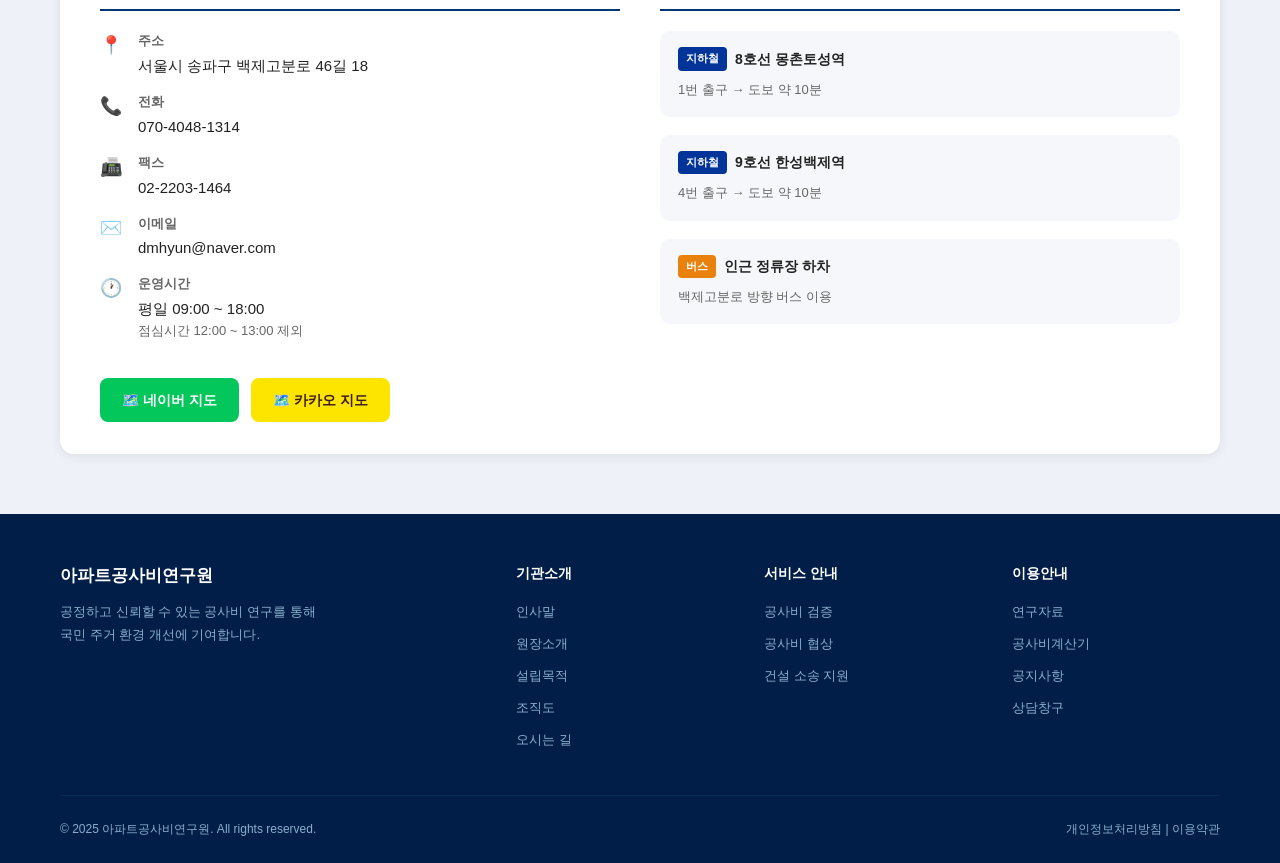
==== commit f28ca57c: "연구자료 페이지 복구: Firestore research 컬렉션과 연동 research.html이 서비스 안내로 교체되면서 사라졌던 연구자료 메뉴를 materials.html로 새" ====
--- a/about.html
+++ b/about.html
@@ -28,6 +28,7 @@
           <li><a href="index.html">홈</a></li>
           <li><a href="about.html" class="active">기관소개</a></li>
           <li><a href="research.html">서비스 안내</a></li>
+          <li><a href="materials.html">연구자료</a></li>
           <li><a href="calculator.html">공사비계산기</a></li>
           <li><a href="news.html">공지사항</a></li>
           <li><a href="contact.html">상담창구</a></li>
@@ -387,7 +388,7 @@
       </div>
       <div class="footer-col"><h4>기관소개</h4><ul><li><a href="about.html#greeting">인사말</a></li><li><a href="about.html#director">원장소개</a></li><li><a href="about.html#mission">설립목적</a></li><li><a href="about.html#org">조직도</a></li><li><a href="about.html#location">오시는 길</a></li></ul></div>
       <div class="footer-col"><h4>서비스 안내</h4><ul><li><a href="research.html">공사비 검증</a></li><li><a href="research.html">공사비 협상</a></li><li><a href="research.html">건설 소송 지원</a></li></ul></div>
-      <div class="footer-col"><h4>이용안내</h4><ul><li><a href="calculator.html">공사비계산기</a></li><li><a href="news.html">공지사항</a></li><li><a href="contact.html">상담창구</a></li></ul></div>
+      <div class="footer-col"><h4>이용안내</h4><ul><li><a href="materials.html">연구자료</a></li><li><a href="calculator.html">공사비계산기</a></li><li><a href="news.html">공지사항</a></li><li><a href="contact.html">상담창구</a></li></ul></div>
     </div>
     <div class="footer-bottom">
       <span>© 2025 아파트공사비연구원. All rights reserved.</span>
